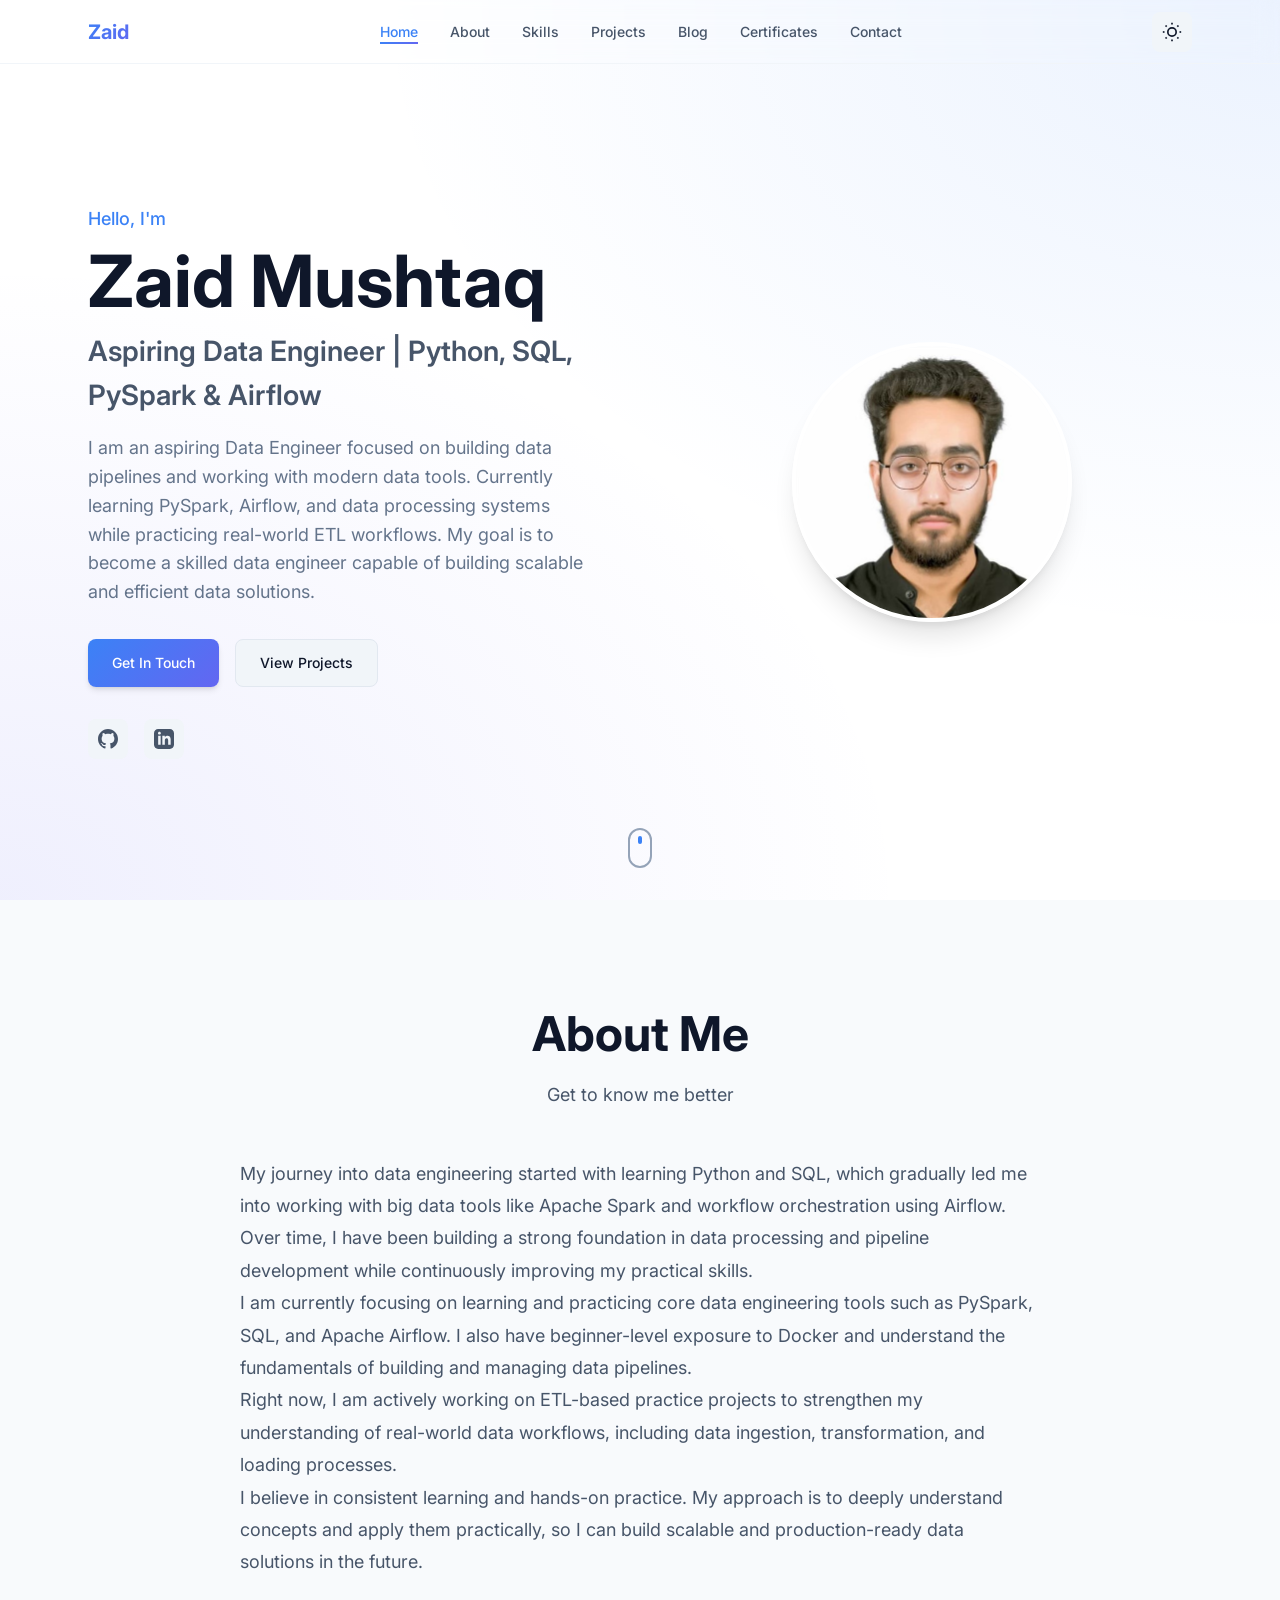
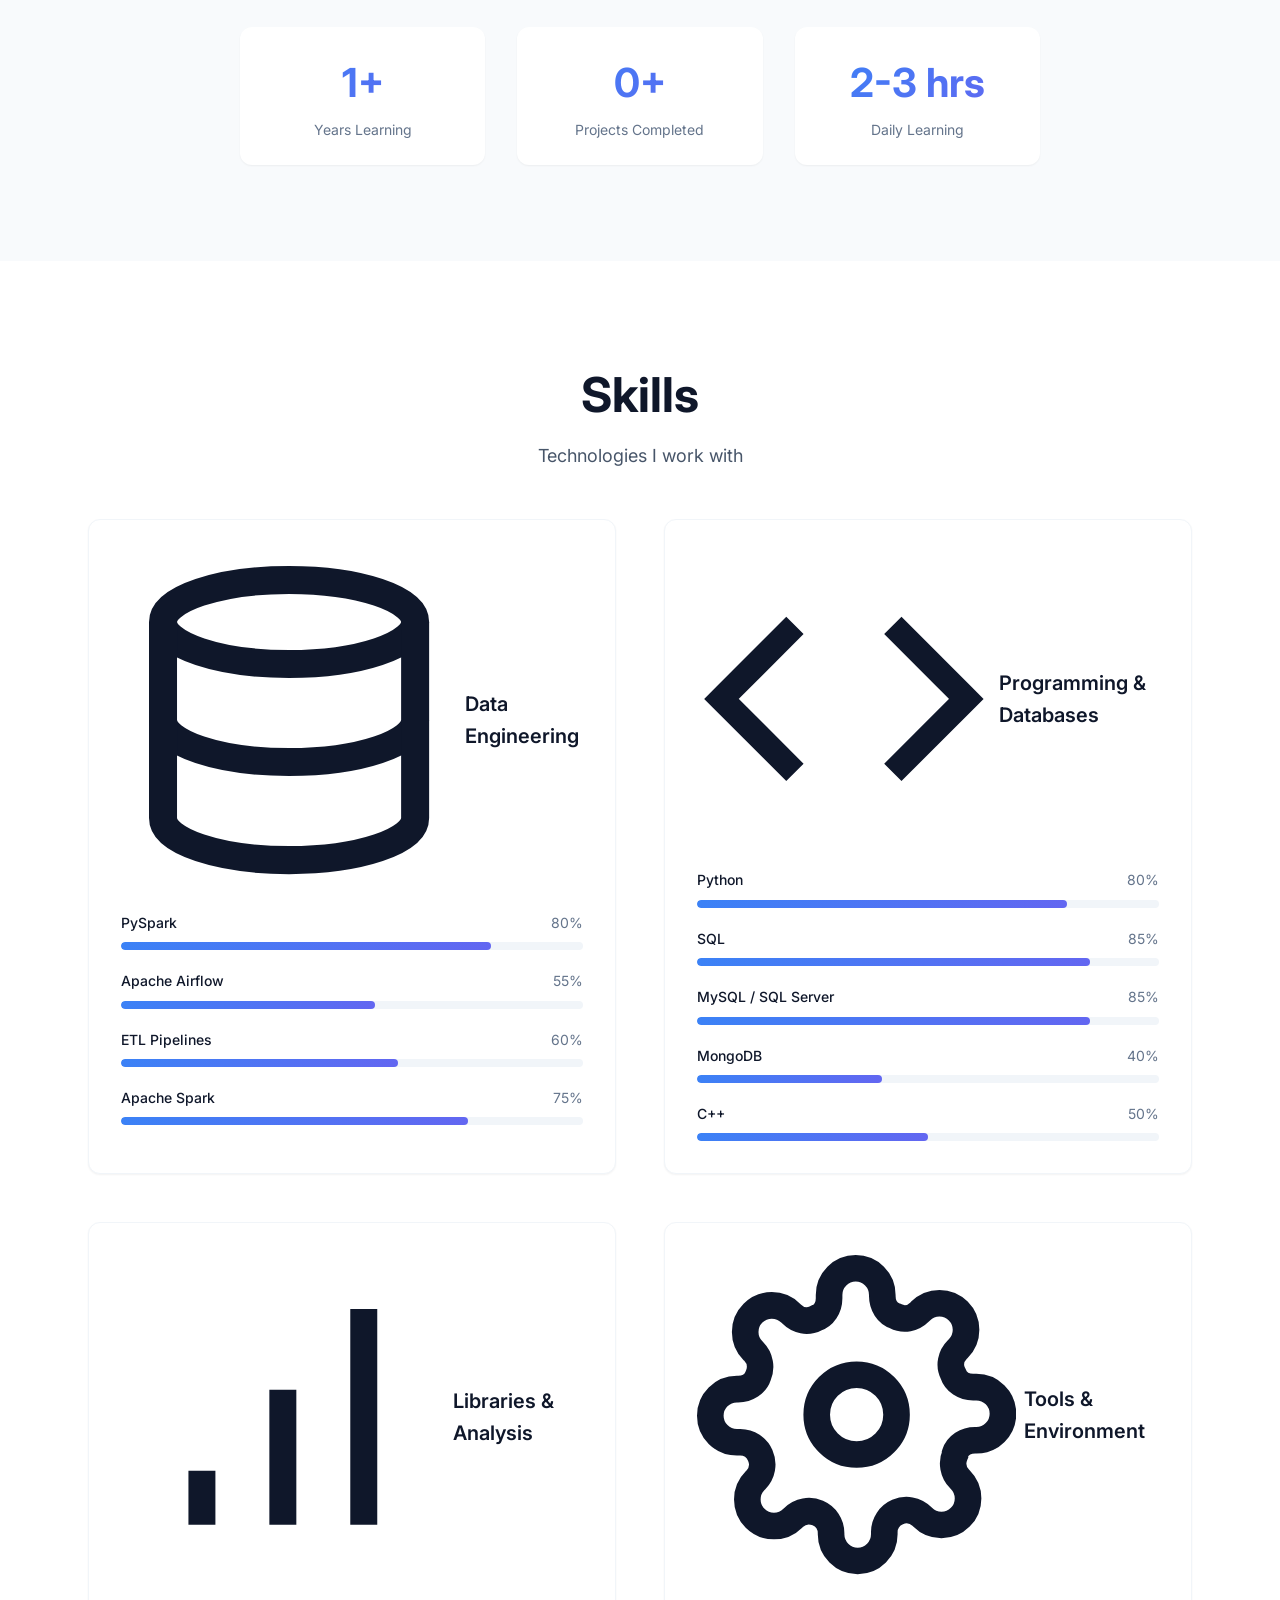
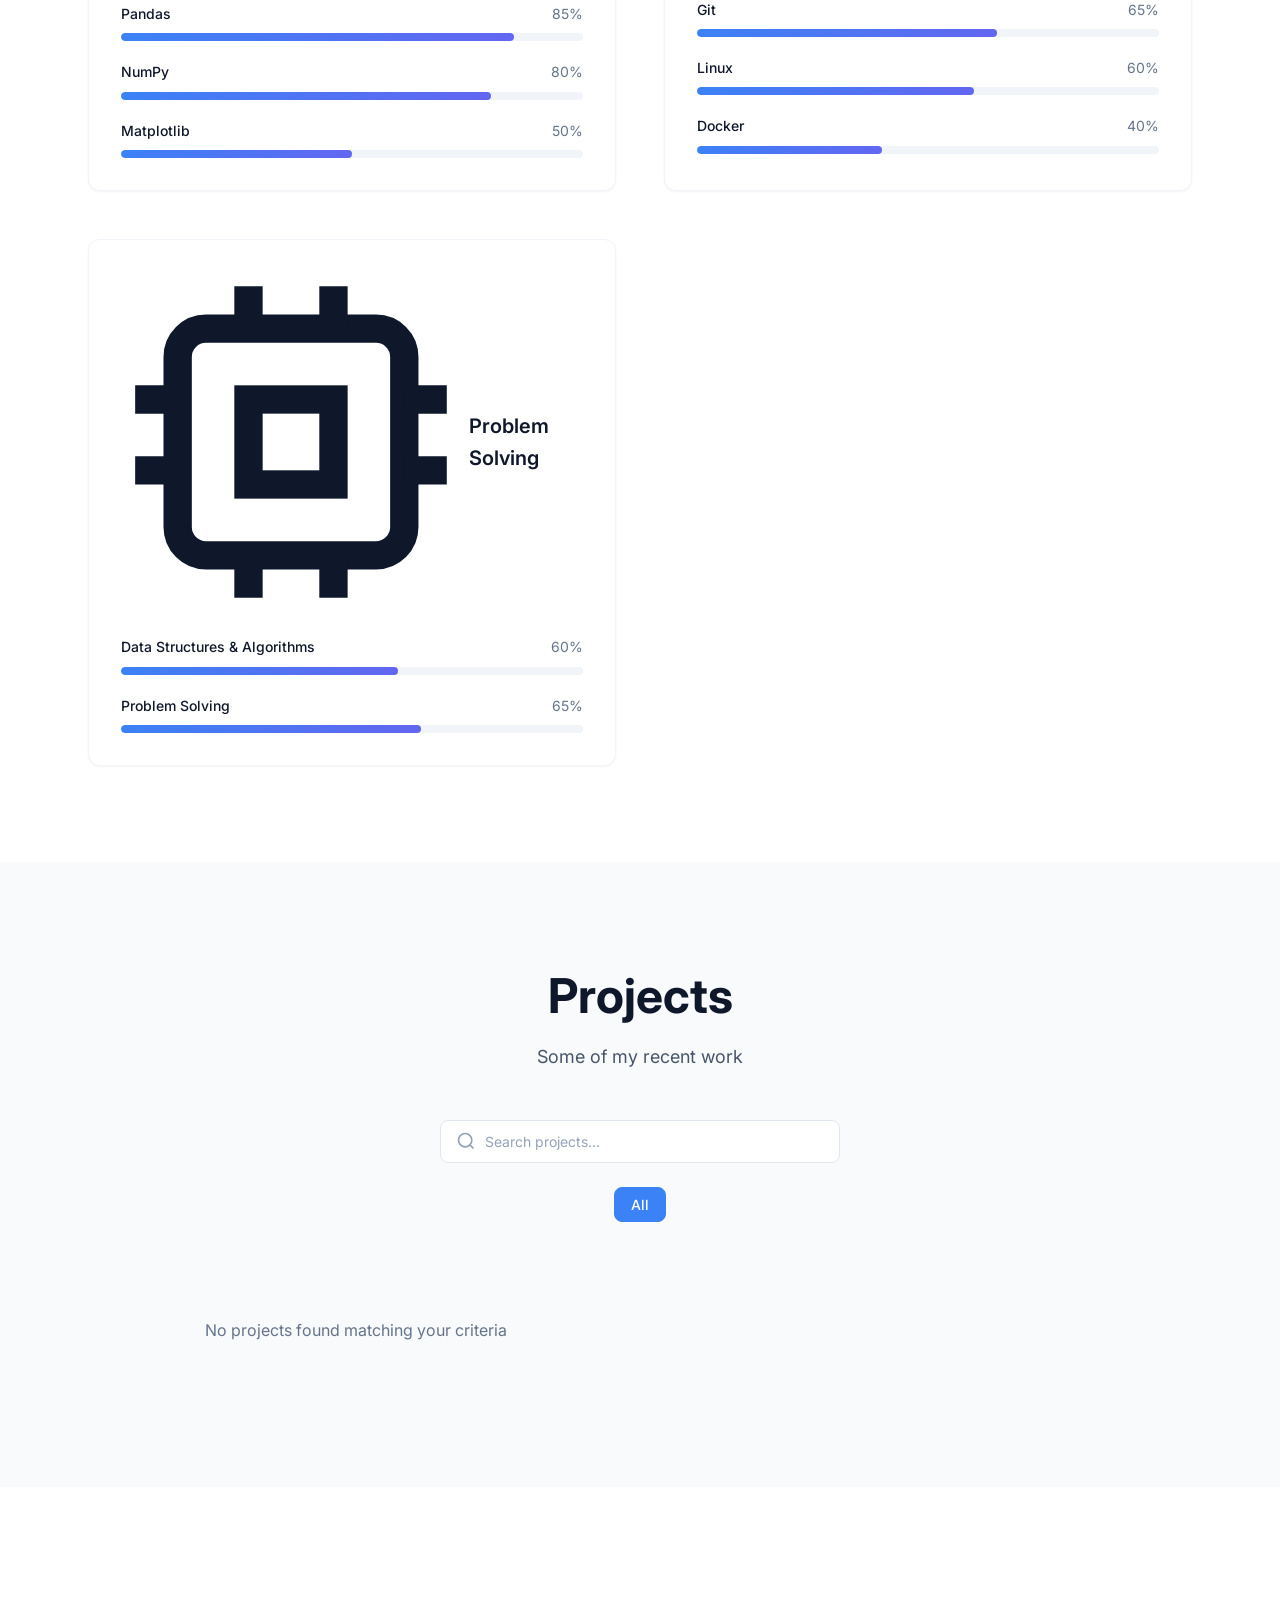
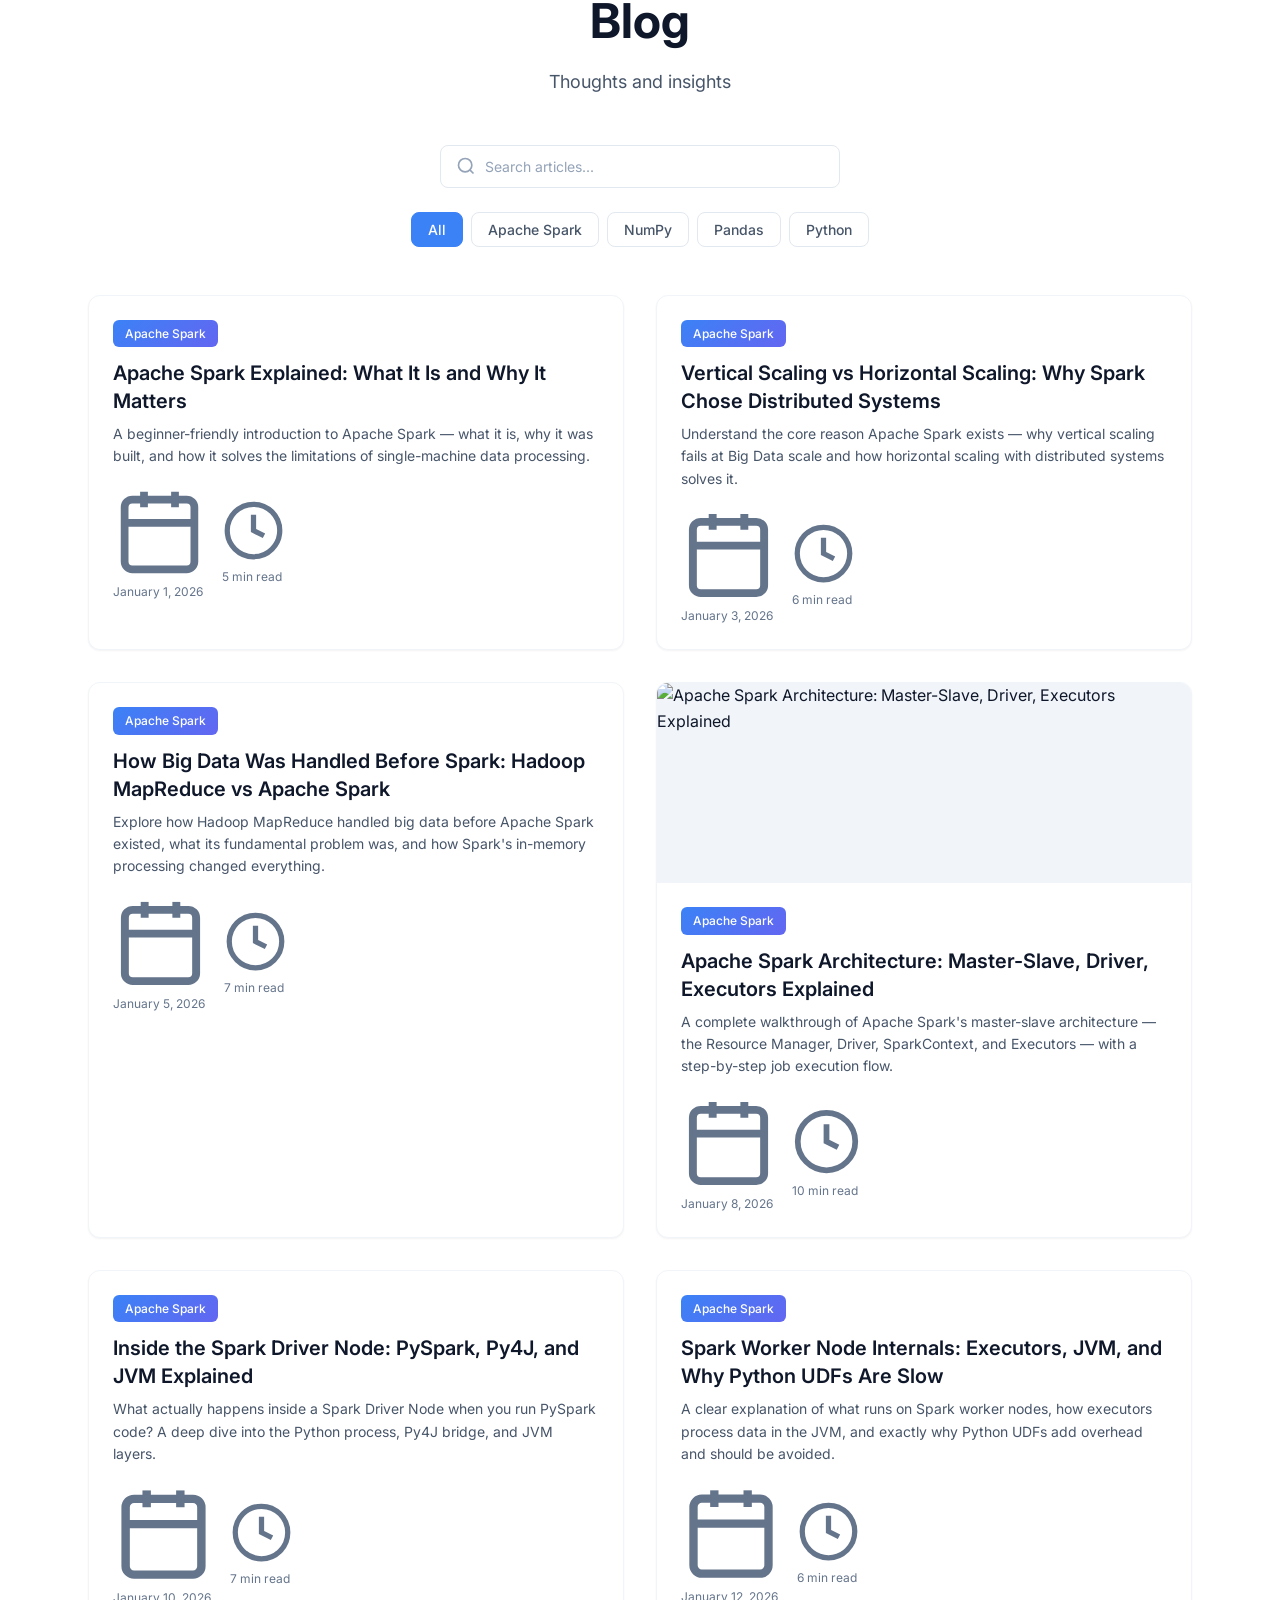
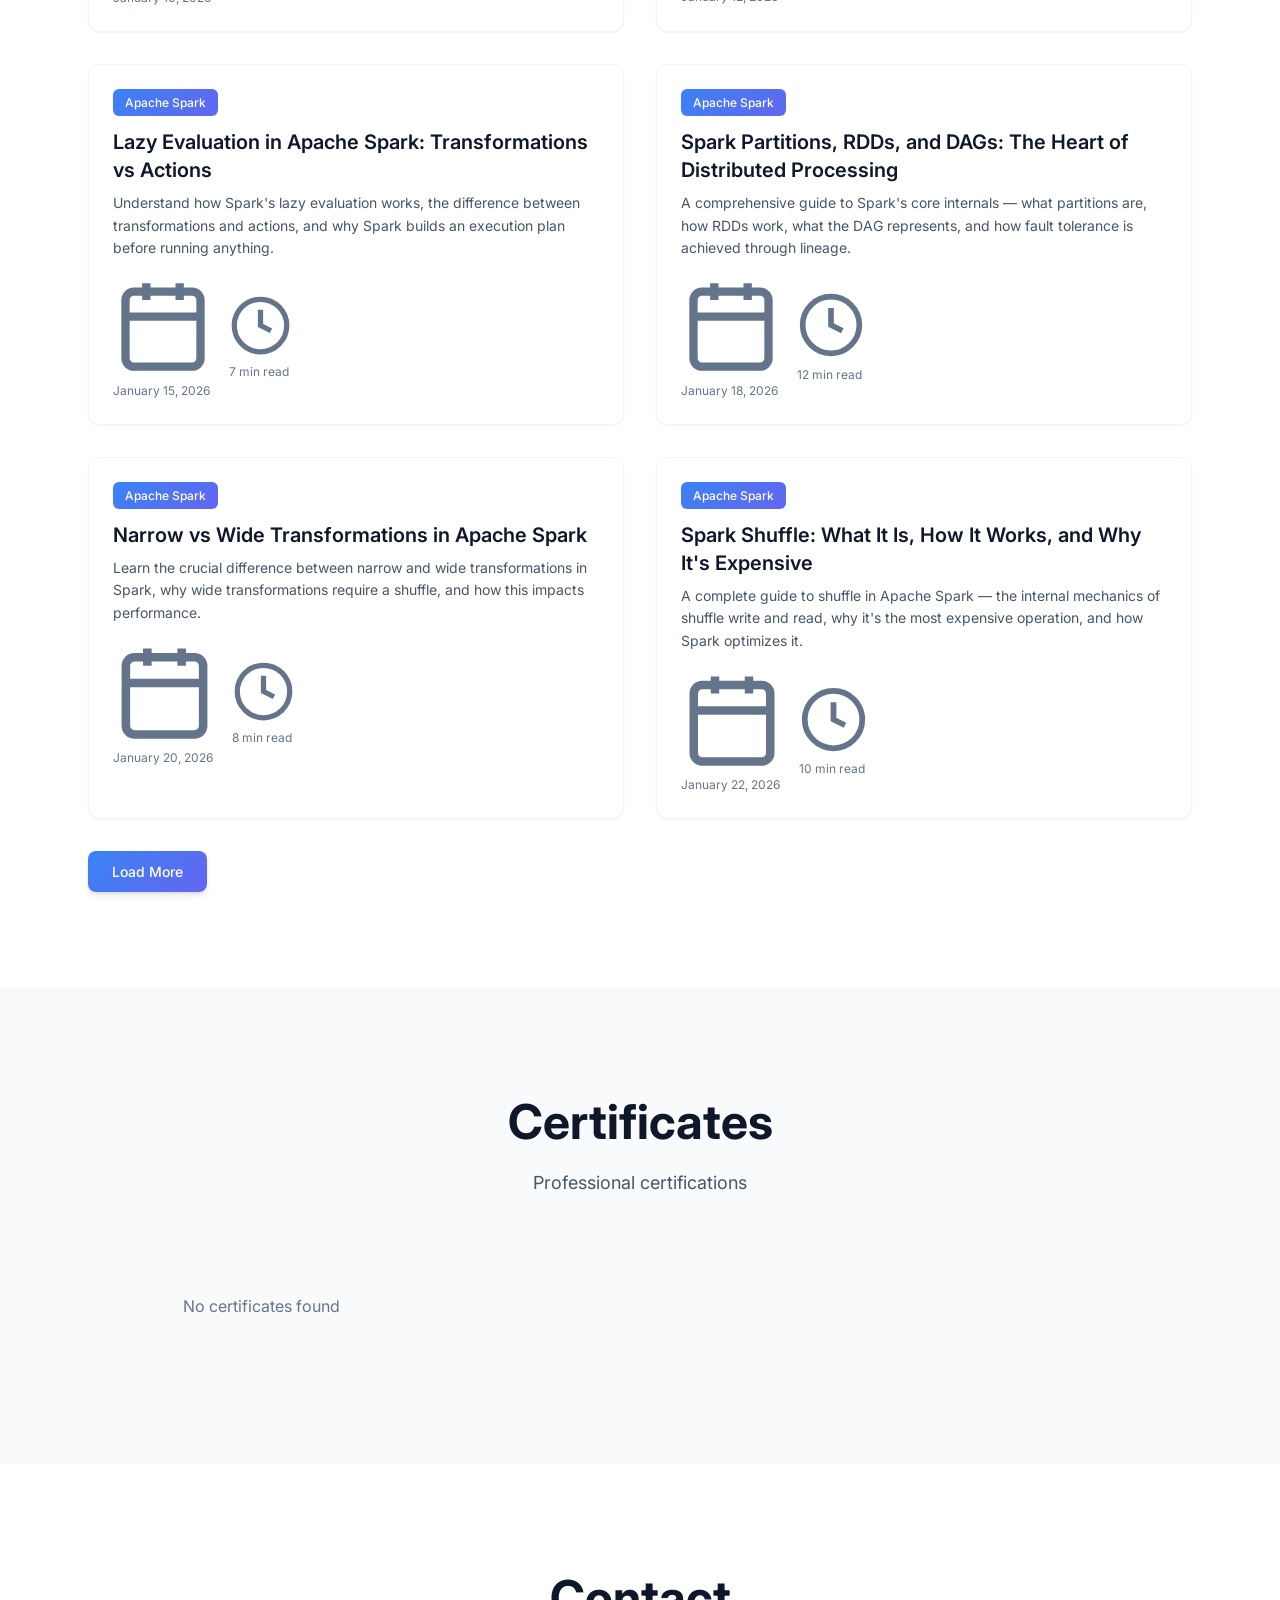
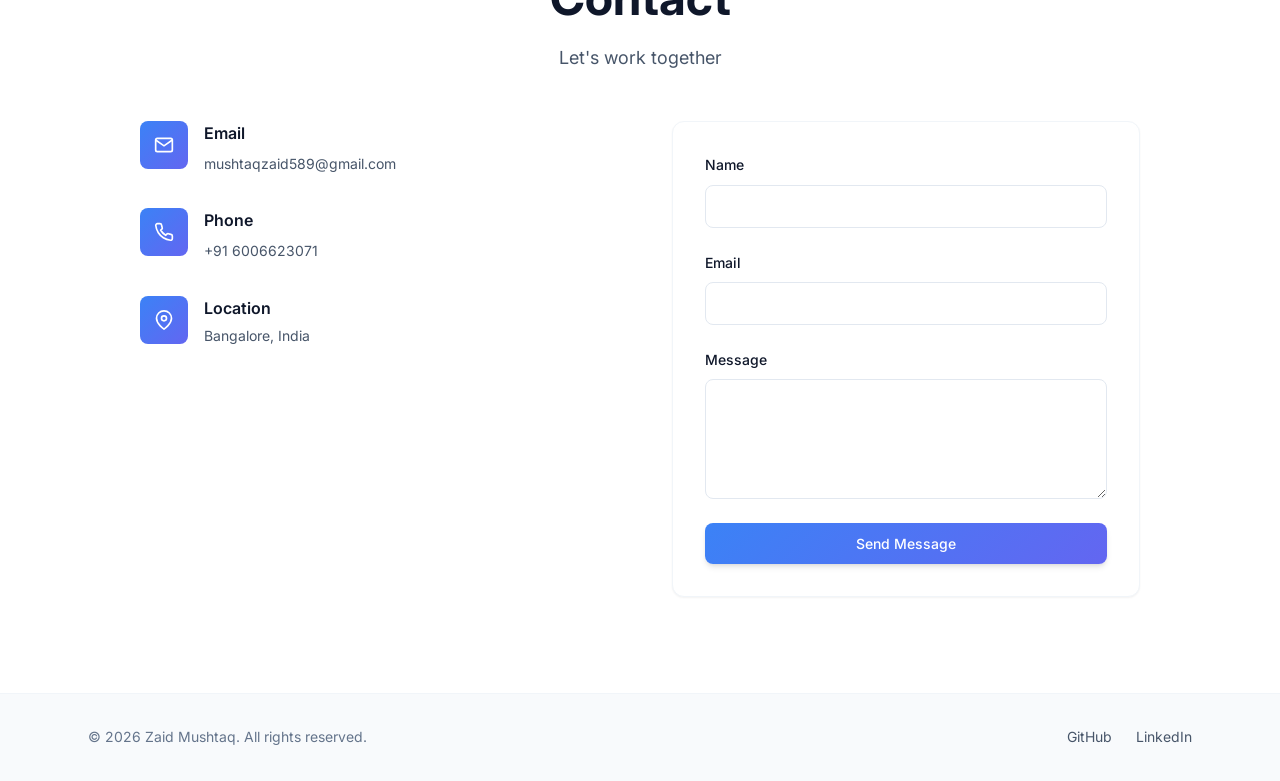
==== index.html @ ca77c3f5 "Initial portfolio commit" ====
<!DOCTYPE html>
<html lang="en">

<head>
    <meta charset="UTF-8">
    <meta name="viewport" content="width=device-width, initial-scale=1.0">
    <title>Portfolio</title>
    <link rel="stylesheet" href="css/main.css">
    <link rel="stylesheet" href="css/responsive.css">
    <link rel="preconnect" href="https://fonts.googleapis.com">
    <link rel="preconnect" href="https://fonts.gstatic.com" crossorigin>
    <link href="https://fonts.googleapis.com/css2?family=Inter:wght@300;400;500;600;700&display=swap" rel="stylesheet">
    <script>
    if (localStorage.getItem('theme') === 'dark') {
        document.documentElement.classList.add('dark');
    }
</script>
</head>

<body>
    <!-- Navigation -->
    <nav class="navbar" id="navbar">
        <div class="nav-container">
            <a href="#" class="nav-logo" id="nav-logo">Portfolio</a>
            <button class="nav-toggle" id="nav-toggle" aria-label="Toggle navigation">
                <span class="hamburger"></span>
            </button>
            <ul class="nav-menu" id="nav-menu">
                <li><a href="#hero" class="nav-link active">Home</a></li>
                <li><a href="#about" class="nav-link">About</a></li>
                <li><a href="#skills" class="nav-link">Skills</a></li>
                <li><a href="#projects" class="nav-link">Projects</a></li>
                <li><a href="#blogs" class="nav-link">Blog</a></li>
                <li><a href="#certificates" class="nav-link">Certificates</a></li>
                <li><a href="#contact" class="nav-link">Contact</a></li>
            </ul>
            <button class="theme-toggle" id="theme-toggle" aria-label="Toggle dark mode">
                <svg class="sun-icon" viewBox="0 0 24 24" fill="none" stroke="currentColor" stroke-width="2">
                    <circle cx="12" cy="12" r="5"></circle>
                    <line x1="12" y1="1" x2="12" y2="3"></line>
                    <line x1="12" y1="21" x2="12" y2="23"></line>
                    <line x1="4.22" y1="4.22" x2="5.64" y2="5.64"></line>
                    <line x1="18.36" y1="18.36" x2="19.78" y2="19.78"></line>
                    <line x1="1" y1="12" x2="3" y2="12"></line>
                    <line x1="21" y1="12" x2="23" y2="12"></line>
                    <line x1="4.22" y1="19.78" x2="5.64" y2="18.36"></line>
                    <line x1="18.36" y1="5.64" x2="19.78" y2="4.22"></line>
                </svg>
                <svg class="moon-icon" viewBox="0 0 24 24" fill="none" stroke="currentColor" stroke-width="2">
                    <path d="M21 12.79A9 9 0 1 1 11.21 3 7 7 0 0 0 21 12.79z"></path>
                </svg>
            </button>
        </div>
    </nav>

    <!-- Hero Section -->
    <section id="hero" class="hero">
        <div class="container">
            <div class="hero-content">
                <div class="hero-text">
                    <p class="hero-greeting">Hello, I'm</p>
                    <h1 class="hero-name" id="hero-name">Loading...</h1>
                    <p class="hero-title" id="hero-title">Loading...</p>
                    <p class="hero-description" id="hero-description">Loading...</p>
                    <div class="hero-buttons">
                        <a href="#contact" class="btn btn-primary">Get In Touch</a>
                        <a href="#projects" class="btn btn-secondary">View Projects</a>
                    </div>
                    <div class="hero-social" id="hero-social">
                        <!-- Social links loaded dynamically -->
                    </div>
                </div>
                <div class="hero-image" id="hero-image-container">
                    <!-- Profile image loaded dynamically -->
                </div>
            </div>
        </div>
        <div class="hero-scroll">
            <a href="#about" class="scroll-indicator">
                <span></span>
            </a>
        </div>
    </section>

    <!-- About Section -->
    <section id="about" class="about">
        <div class="container">
            <div class="section-header">
                <h2 class="section-title">About Me</h2>
                <p class="section-subtitle">Get to know me better</p>
            </div>
            <div class="about-content" id="about-content">
                <!-- About content loaded dynamically -->
            </div>
        </div>
    </section>

    <!-- Skills Section -->
    <section id="skills" class="skills">
        <div class="container">
            <div class="section-header">
                <h2 class="section-title">Skills</h2>
                <p class="section-subtitle">Technologies I work with</p>
            </div>
            <div class="skills-content" id="skills-content">
                <!-- Skills loaded dynamically -->
            </div>
        </div>
    </section>

    <!-- Projects Section -->
    <section id="projects" class="projects">
        <div class="container">
            <div class="section-header">
                <h2 class="section-title">Projects</h2>
                <p class="section-subtitle">Some of my recent work</p>
            </div>
            <div class="projects-filter">
                <div class="search-box">
                    <input type="text" id="project-search" placeholder="Search projects..." class="search-input">
                    <svg class="search-icon" viewBox="0 0 24 24" fill="none" stroke="currentColor" stroke-width="2">
                        <circle cx="11" cy="11" r="8"></circle>
                        <path d="m21 21-4.35-4.35"></path>
                    </svg>
                </div>
                <div class="filter-tags" id="project-tags">
                    <!-- Filter tags loaded dynamically -->
                </div>
            </div>
            <div class="projects-grid" id="projects-grid">
                <!-- Projects loaded dynamically -->
            </div>
        </div>
    </section>

    <!-- Blog Section -->
    <section id="blogs" class="blogs">
        <div class="container">
            <div class="section-header">
                <h2 class="section-title">Blog</h2>
                <p class="section-subtitle">Thoughts and insights</p>
            </div>

            <div class="blogs-filter">
                <div class="search-box">
                    <input type="text" id="blog-search" placeholder="Search articles..." class="search-input">
                    <svg class="search-icon" viewBox="0 0 24 24" fill="none" stroke="currentColor" stroke-width="2">
                        <circle cx="11" cy="11" r="8"></circle>
                        <path d="m21 21-4.35-4.35"></path>
                    </svg>
                </div>

                <div class="filter-categories" id="blog-categories">
                    <!-- Category filters -->
                </div>
            </div>

            <div class="blogs-grid" id="blogs-grid">
                <!-- Blog cards -->
            </div>

            <!-- ✅ ADD THIS -->
            <div class="load-more-container">
                <button id="load-more" class="btn btn-primary">Load More</button>
            </div>

        </div>
    </section>


    <!-- Certificates Section -->
    <section id="certificates" class="certificates">
        <div class="container">
            <div class="section-header">
                <h2 class="section-title">Certificates</h2>
                <p class="section-subtitle">Professional certifications</p>
            </div>
            <div class="certificates-grid" id="certificates-grid">
                <!-- Certificates loaded dynamically -->
            </div>
        </div>
    </section>

    <!-- Contact Section -->
    <section id="contact" class="contact">
        <div class="container">
            <div class="section-header">
                <h2 class="section-title">Contact</h2>
                <p class="section-subtitle">Let's work together</p>
            </div>
            <div class="contact-content">
                <div class="contact-info" id="contact-info">
                    <!-- Contact info loaded dynamically -->
                </div>
                <div class="contact-form-container">
                    <form class="contact-form" id="contact-form">
                        <div class="form-group">
                            <label for="name">Name</label>
                            <input type="text" id="form-name" name="name" required>
                        </div>
                        <div class="form-group">
                            <label for="email">Email</label>
                            <input type="email" id="form-email" name="email" required>
                        </div>
                        <div class="form-group">
                            <label for="message">Message</label>
                            <textarea id="form-message" name="message" rows="5" required></textarea>
                        </div>
                        <button type="submit" class="btn btn-primary btn-full">Send Message</button>
                    </form>
                </div>
            </div>
        </div>
    </section>

    <!-- Footer -->
    <footer class="footer">
        <div class="container">
            <div class="footer-content">
                <p class="footer-text">© <span id="footer-year"></span> <span id="footer-name">Portfolio</span>. All
                    rights reserved.</p>
                <div class="footer-links" id="footer-links">
                    <!-- Footer links loaded dynamically -->
                </div>
            </div>
        </div>
    </footer>

    <!-- Back to Top Button -->
    <button class="back-to-top" id="back-to-top" aria-label="Back to top">
        <svg viewBox="0 0 24 24" fill="none" stroke="currentColor" stroke-width="2">
            <path d="M18 15l-6-6-6 6"></path>
        </svg>
    </button>

    <!-- Scripts -->
    <script src="js/utils.js"></script>
    <script src="js/dataLoader.js"></script>
    <script src="js/renderer.js"></script>
    <script src="js/navigation.js"></script>
    <script src="js/hero.js"></script>
    <script src="js/about.js"></script>
    <script src="js/skills.js"></script>
    <script src="js/projects.js"></script>
    <script src="js/blogs.js"></script>
    <script src="js/certificates.js"></script>
    <script src="js/contact.js"></script>
    <script src="js/main.js"></script>
</body>

</html>
---- css/main.css ----
/* ============================================
   CSS Variables & Theme Configuration
   ============================================ */

:root {
    /* Light Theme Colors */
    --bg-primary: #ffffff;
    --bg-secondary: #f8fafc;
    --bg-tertiary: #f1f5f9;
    --bg-card: #ffffff;
    
    --text-primary: #0f172a;
    --text-secondary: #475569;
    --text-tertiary: #94a3b8;
    --text-muted: #64748b;
    
    --border-color: #e2e8f0;
    --border-light: #f1f5f9;
    
    --accent-primary: #3b82f6;
    --accent-secondary: #6366f1;
    --accent-gradient: linear-gradient(135deg, #3b82f6 0%, #6366f1 100%);
    
    --shadow-sm: 0 1px 2px 0 rgb(0 0 0 / 0.05);
    --shadow-md: 0 4px 6px -1px rgb(0 0 0 / 0.1), 0 2px 4px -2px rgb(0 0 0 / 0.1);
    --shadow-lg: 0 10px 15px -3px rgb(0 0 0 / 0.1), 0 4px 6px -4px rgb(0 0 0 / 0.1);
    --shadow-xl: 0 20px 25px -5px rgb(0 0 0 / 0.1), 0 8px 10px -6px rgb(0 0 0 / 0.1);
    
    --radius-sm: 0.375rem;
    --radius-md: 0.5rem;
    --radius-lg: 0.75rem;
    --radius-xl: 1rem;
    
    --transition-fast: 150ms ease;
    --transition-base: 250ms ease;
    --transition-slow: 350ms ease;
    
    --navbar-height: 4rem;
    --container-max: 1200px;
    --container-padding: 1.5rem;
}

/* Dark Theme */
[data-theme="dark"] {
    --bg-primary: #0f172a;
    --bg-secondary: #1e293b;
    --bg-tertiary: #334155;
    --bg-card: #1e293b;
    
    --text-primary: #f8fafc;
    --text-secondary: #cbd5e1;
    --text-tertiary: #94a3b8;
    --text-muted: #64748b;
    
    --border-color: #334155;
    --border-light: #1e293b;
    
    --accent-primary: #60a5fa;
    --accent-secondary: #818cf8;
    --accent-gradient: linear-gradient(135deg, #60a5fa 0%, #818cf8 100%);
    
    --shadow-sm: 0 1px 2px 0 rgb(0 0 0 / 0.3);
    --shadow-md: 0 4px 6px -1px rgb(0 0 0 / 0.4), 0 2px 4px -2px rgb(0 0 0 / 0.4);
    --shadow-lg: 0 10px 15px -3px rgb(0 0 0 / 0.4), 0 4px 6px -4px rgb(0 0 0 / 0.4);
    --shadow-xl: 0 20px 25px -5px rgb(0 0 0 / 0.4), 0 8px 10px -6px rgb(0 0 0 / 0.4);
}

/* ============================================
   Reset & Base Styles
   ============================================ */

*, *::before, *::after {
    box-sizing: border-box;
    margin: 0;
    padding: 0;
}

html {
    scroll-behavior: smooth;
    font-size: 16px;
}

body {
    font-family: 'Inter', -apple-system, BlinkMacSystemFont, 'Segoe UI', Roboto, sans-serif;
    background-color: var(--bg-primary);
    color: var(--text-primary);
    line-height: 1.6;
    transition: background-color var(--transition-base), color var(--transition-base);
    min-height: 100vh;
}

a {
    color: inherit;
    text-decoration: none;
}

img {
    max-width: 100%;
    height: auto;
    display: block;
}

button {
    font-family: inherit;
    cursor: pointer;
    border: none;
    background: none;
}

input, textarea {
    font-family: inherit;
}

/* ============================================
   Utility Classes
   ============================================ */

.container {
    max-width: var(--container-max);
    margin: 0 auto;
    padding: 0 var(--container-padding);
}

.section-header {
    text-align: center;
    margin-bottom: 3rem;
}

.section-title {
    font-size: 2.25rem;
    font-weight: 700;
    color: var(--text-primary);
    margin-bottom: 0.5rem;
}

.section-subtitle {
    font-size: 1.125rem;
    color: var(--text-secondary);
}

/* Buttons */
.btn {
    display: inline-flex;
    align-items: center;
    justify-content: center;
    gap: 0.5rem;
    padding: 0.75rem 1.5rem;
    font-size: 0.875rem;
    font-weight: 500;
    border-radius: var(--radius-md);
    transition: all var(--transition-base);
    cursor: pointer;
}

.btn svg {
    width: 1rem;
    height: 1rem;
}

.btn-primary {
    background: var(--accent-gradient);
    color: white;
    box-shadow: var(--shadow-md);
}

.btn-primary:hover {
    transform: translateY(-2px);
    box-shadow: var(--shadow-lg);
}

.btn-secondary {
    background: var(--bg-tertiary);
    color: var(--text-primary);
    border: 1px solid var(--border-color);
}

.btn-secondary:hover {
    background: var(--border-color);
}

.btn-full {
    width: 100%;
}

/* ============================================
   Navigation
   ============================================ */

.navbar {
    position: fixed;
    top: 0;
    left: 0;
    right: 0;
    height: var(--navbar-height);
    background: rgba(var(--bg-primary), 0.8);
    backdrop-filter: blur(12px);
    -webkit-backdrop-filter: blur(12px);
    border-bottom: 1px solid var(--border-light);
    z-index: 1000;
    transition: all var(--transition-base);
}

.navbar.scrolled {
    box-shadow: var(--shadow-md);
}

.nav-container {
    max-width: var(--container-max);
    margin: 0 auto;
    padding: 0 var(--container-padding);
    height: 100%;
    display: flex;
    align-items: center;
    justify-content: space-between;
}

.nav-logo {
    font-size: 1.25rem;
    font-weight: 700;
    background: var(--accent-gradient);
    -webkit-background-clip: text;
    -webkit-text-fill-color: transparent;
    background-clip: text;
}

.nav-menu {
    display: flex;
    list-style: none;
    gap: 2rem;
}

.nav-link {
    font-size: 0.875rem;
    font-weight: 500;
    color: var(--text-secondary);
    transition: color var(--transition-fast);
    position: relative;
}

.nav-link:hover,
.nav-link.active {
    color: var(--accent-primary);
}

.nav-link::after {
    content: '';
    position: absolute;
    bottom: -4px;
    left: 0;
    width: 0;
    height: 2px;
    background: var(--accent-gradient);
    transition: width var(--transition-base);
}

.nav-link.active::after,
.nav-link:hover::after {
    width: 100%;
}

.nav-toggle {
    display: none;
    flex-direction: column;
    gap: 4px;
    padding: 0.5rem;
}

.hamburger {
    display: block;
    width: 24px;
    height: 2px;
    background: var(--text-primary);
    position: relative;
    transition: all var(--transition-base);
}

.hamburger::before,
.hamburger::after {
    content: '';
    position: absolute;
    width: 24px;
    height: 2px;
    background: var(--text-primary);
    transition: all var(--transition-base);
}

.hamburger::before {
    top: -7px;
}

.hamburger::after {
    top: 7px;
}

.nav-toggle.active .hamburger {
    background: transparent;
}

.nav-toggle.active .hamburger::before {
    top: 0;
    transform: rotate(45deg);
}

.nav-toggle.active .hamburger::after {
    top: 0;
    transform: rotate(-45deg);
}

.theme-toggle {
    display: flex;
    align-items: center;
    justify-content: center;
    width: 2.5rem;
    height: 2.5rem;
    border-radius: var(--radius-md);
    background: var(--bg-tertiary);
    color: var(--text-primary);
    transition: all var(--transition-base);
}

.theme-toggle:hover {
    background: var(--border-color);
}

.theme-toggle svg {
    width: 1.25rem;
    height: 1.25rem;
}

.sun-icon {
    display: block;
}

.moon-icon {
    display: none;
}

[data-theme="dark"] .sun-icon {
    display: none;
}

[data-theme="dark"] .moon-icon {
    display: block;
}

/* ============================================
   Hero Section
   ============================================ */

.hero {
    min-height: 100vh;
    display: flex;
    flex-direction: column;
    justify-content: center;
    align-items: center;
    padding-top: var(--navbar-height);
    background: var(--bg-primary);
    position: relative;
    overflow: hidden;
}

.hero::before {
    content: '';
    position: absolute;
    top: 0;
    left: 0;
    right: 0;
    bottom: 0;
    background: radial-gradient(ellipse at top right, rgba(59, 130, 246, 0.1) 0%, transparent 50%),
                radial-gradient(ellipse at bottom left, rgba(99, 102, 241, 0.1) 0%, transparent 50%);
    pointer-events: none;
}

.hero-content {
    display: grid;
    grid-template-columns: 1fr 1fr;
    gap: 4rem;
    align-items: center;
    position: relative;
    z-index: 1;
}

.hero-greeting {
    font-size: 1.125rem;
    color: var(--accent-primary);
    font-weight: 500;
    margin-bottom: 0.5rem;
}

.hero-name {
    font-size: 3.5rem;
    font-weight: 700;
    color: var(--text-primary);
    line-height: 1.1;
    margin-bottom: 0.5rem;
}

.hero-title {
    font-size: 1.5rem;
    font-weight: 600;
    color: var(--text-secondary);
    margin-bottom: 1rem;
}

.hero-description {
    font-size: 1.125rem;
    color: var(--text-muted);
    max-width: 500px;
    margin-bottom: 2rem;
}

.hero-buttons {
    display: flex;
    gap: 1rem;
    margin-bottom: 2rem;
}

.hero-social {
    display: flex;
    gap: 1rem;
}

.social-link {
    display: flex;
    align-items: center;
    justify-content: center;
    width: 2.5rem;
    height: 2.5rem;
    border-radius: var(--radius-md);
    background: var(--bg-tertiary);
    color: var(--text-secondary);
    transition: all var(--transition-base);
}

.social-link:hover {
    background: var(--accent-primary);
    color: white;
    transform: translateY(-2px);
}

.social-link svg {
    width: 1.25rem;
    height: 1.25rem;
}

.hero-image {
    display: flex;
    justify-content: center;
    align-items: center;
}

/* .profile-image {
    width: 320px;
    height: 320px;
    border-radius: 50%;
    object-fit: cover;
    border: 4px solid var(--bg-primary);
    box-shadow: var(--shadow-xl);
} */
.profile-image {
    width: 280px;
    height: 280px;
    border-radius: 50%;
    object-fit: cover;
    object-position: center top;
    border: 4px solid var(--bg-primary);
    box-shadow: var(--shadow-xl);
}
.hero-scroll {
    position: absolute;
    bottom: 2rem;
    left: 50%;
    transform: translateX(-50%);
}

.scroll-indicator {
    display: block;
    width: 24px;
    height: 40px;
    border: 2px solid var(--text-tertiary);
    border-radius: 12px;
    position: relative;
}

.scroll-indicator span {
    position: absolute;
    top: 6px;
    left: 50%;
    transform: translateX(-50%);
    width: 4px;
    height: 8px;
    background: var(--accent-primary);
    border-radius: 2px;
    animation: scroll-bounce 2s infinite;
}

@keyframes scroll-bounce {
    0%, 100% { transform: translateX(-50%) translateY(0); opacity: 1; }
    50% { transform: translateX(-50%) translateY(8px); opacity: 0.5; }
}

/* ============================================
   About Section
   ============================================ */

.about {
    padding: 6rem 0;
    background: var(--bg-secondary);
}

.about-content {
    max-width: 800px;
    margin: 0 auto;
}

.about-text {
    font-size: 1.125rem;
    color: var(--text-secondary);
    line-height: 1.8;
}

.about-text p {
    margin-bottom: 1.5rem;
}

.about-highlights {
    display: grid;
    grid-template-columns: repeat(3, 1fr);
    gap: 2rem;
    margin-top: 3rem;
}

.highlight-item {
    text-align: center;
    padding: 1.5rem;
    background: var(--bg-card);
    border-radius: var(--radius-lg);
    box-shadow: var(--shadow-sm);
}

.highlight-number {
    font-size: 2.5rem;
    font-weight: 700;
    background: var(--accent-gradient);
    -webkit-background-clip: text;
    -webkit-text-fill-color: transparent;
    background-clip: text;
}

.highlight-label {
    font-size: 0.875rem;
    color: var(--text-muted);
    margin-top: 0.25rem;
}

/* ============================================
   Skills Section
   ============================================ */

.skills {
    padding: 6rem 0;
    background: var(--bg-primary);
}

.skills-content {
    display: grid;
    grid-template-columns: repeat(2, 1fr);
    gap: 3rem;
}

.skill-category {
    background: var(--bg-card);
    padding: 2rem;
    border-radius: var(--radius-lg);
    box-shadow: var(--shadow-sm);
    border: 1px solid var(--border-light);
}

.skill-category-title {
    font-size: 1.25rem;
    font-weight: 600;
    color: var(--text-primary);
    margin-bottom: 1.5rem;
    display: flex;
    align-items: center;
    gap: 0.5rem;
}

.skill-list {
    display: flex;
    flex-direction: column;
    gap: 1.25rem;
}

.skill-item {
    display: flex;
    flex-direction: column;
    gap: 0.5rem;
}

.skill-header {
    display: flex;
    justify-content: space-between;
    align-items: center;
}

.skill-name {
    font-size: 0.875rem;
    font-weight: 500;
    color: var(--text-primary);
}

.skill-percentage {
    font-size: 0.875rem;
    color: var(--text-muted);
}

.skill-bar {
    height: 8px;
    background: var(--bg-tertiary);
    border-radius: var(--radius-sm);
    overflow: hidden;
}

.skill-progress {
    height: 100%;
    background: var(--accent-gradient);
    border-radius: var(--radius-sm);
    width: 0;
    transition: width 1s ease-out;
}

/* ============================================
   Projects Section
   ============================================ */

.projects {
    padding: 6rem 0;
    background: var(--bg-secondary);
}

.projects-filter {
    margin-bottom: 3rem;
}

.search-box {
    position: relative;
    max-width: 400px;
    margin: 0 auto 1.5rem;
}

.search-input {
    width: 100%;
    padding: 0.75rem 1rem 0.75rem 2.75rem;
    font-size: 0.875rem;
    background: var(--bg-card);
    border: 1px solid var(--border-color);
    border-radius: var(--radius-md);
    color: var(--text-primary);
    transition: all var(--transition-base);
}

.search-input:focus {
    outline: none;
    border-color: var(--accent-primary);
    box-shadow: 0 0 0 3px rgba(59, 130, 246, 0.1);
}

.search-input::placeholder {
    color: var(--text-tertiary);
}

.search-icon {
    position: absolute;
    left: 1rem;
    top: 50%;
    transform: translateY(-50%);
    width: 1.25rem;
    height: 1.25rem;
    color: var(--text-tertiary);
    pointer-events: none;
}

.filter-tags {
    display: flex;
    flex-wrap: wrap;
    justify-content: center;
    gap: 0.5rem;
}

.filter-tag {
    padding: 0.5rem 1rem;
    font-size: 0.875rem;
    font-weight: 500;
    background: var(--bg-card);
    border: 1px solid var(--border-color);
    border-radius: var(--radius-md);
    color: var(--text-secondary);
    cursor: pointer;
    transition: all var(--transition-base);
}

.filter-tag:hover {
    border-color: var(--accent-primary);
    color: var(--accent-primary);
}

.filter-tag.active {
    background: var(--accent-primary);
    border-color: var(--accent-primary);
    color: white;
}

.projects-grid {
    display: grid;
    grid-template-columns: repeat(auto-fill, minmax(350px, 1fr));
    gap: 2rem;
}

.project-card {
    background: var(--bg-card);
    border-radius: var(--radius-lg);
    overflow: hidden;
    box-shadow: var(--shadow-sm);
    border: 1px solid var(--border-light);
    transition: all var(--transition-base);
}

.project-card:hover {
    transform: translateY(-4px);
    box-shadow: var(--shadow-lg);
}

.project-image {
    width: 100%;
    height: 200px;
    object-fit: cover;
    background: var(--bg-tertiary);
}

.project-content {
    padding: 1.5rem;
}

.project-title {
    font-size: 1.25rem;
    font-weight: 600;
    color: var(--text-primary);
    margin-bottom: 0.5rem;
}

.project-description {
    font-size: 0.875rem;
    color: var(--text-secondary);
    margin-bottom: 1rem;
    line-height: 1.6;
}

.project-tags {
    display: flex;
    flex-wrap: wrap;
    gap: 0.5rem;
    margin-bottom: 1rem;
}

.project-tag {
    padding: 0.25rem 0.75rem;
    font-size: 0.75rem;
    font-weight: 500;
    background: var(--bg-tertiary);
    color: var(--accent-primary);
    border-radius: var(--radius-sm);
}

.project-links {
    display: flex;
    gap: 1rem;
}

.project-link {
    display: inline-flex;
    align-items: center;
    gap: 0.25rem;
    font-size: 0.875rem;
    font-weight: 500;
    color: var(--accent-primary);
    transition: color var(--transition-fast);
}

.project-link:hover {
    color: var(--accent-secondary);
}

.project-link svg {
    width: 1rem;
    height: 1rem;
}

.no-results {
    text-align: center;
    padding: 3rem;
    color: var(--text-muted);
}

/* ============================================
   Blog Section
   ============================================ */

.blogs {
    padding: 6rem 0;
    background: var(--bg-primary);
}

.load-more-container {
    text-align: center;
    margin-top: 2rem;
}

.blogs-filter {
    margin-bottom: 3rem;
}

.filter-categories {
    display: flex;
    flex-wrap: wrap;
    justify-content: center;
    gap: 0.5rem;
}

.filter-category {
    padding: 0.5rem 1rem;
    font-size: 0.875rem;
    font-weight: 500;
    background: var(--bg-card);
    border: 1px solid var(--border-color);
    border-radius: var(--radius-md);
    color: var(--text-secondary);
    cursor: pointer;
    transition: all var(--transition-base);
}

.filter-category:hover {
    border-color: var(--accent-primary);
    color: var(--accent-primary);
}

.filter-category.active {
    background: var(--accent-primary);
    border-color: var(--accent-primary);
    color: white;
}

.blogs-grid {
    display: grid;
    grid-template-columns: repeat(auto-fill, minmax(350px, 1fr));
    gap: 2rem;
}

.blog-card {
    background: var(--bg-card);
    border-radius: var(--radius-lg);
    overflow: hidden;
    box-shadow: var(--shadow-sm);
    border: 1px solid var(--border-light);
    transition: all var(--transition-base);
    cursor: pointer;
}

.blog-card:hover {
    transform: translateY(-4px);
    box-shadow: var(--shadow-lg);
}

.blog-image {
    width: 100%;
    height: 200px;
    object-fit: cover;
    background: var(--bg-tertiary);
}

.blog-content {
    padding: 1.5rem;
}

.blog-category {
    display: inline-block;
    padding: 0.25rem 0.75rem;
    font-size: 0.75rem;
    font-weight: 500;
    background: var(--accent-gradient);
    color: white;
    border-radius: var(--radius-sm);
    margin-bottom: 0.75rem;
}

.blog-title {
    font-size: 1.25rem;
    font-weight: 600;
    color: var(--text-primary);
    margin-bottom: 0.5rem;
    line-height: 1.4;
}

.blog-description {
    font-size: 0.875rem;
    color: var(--text-secondary);
    line-height: 1.6;
    margin-bottom: 1rem;
}

.blog-meta {
    display: flex;
    align-items: center;
    gap: 1rem;
    font-size: 0.75rem;
    color: var(--text-muted);
}

/* Blog Post Page */
.blog-post-section {
    padding: calc(var(--navbar-height) + 4rem) 0 4rem;
    background: var(--bg-primary);
    min-height: 100vh;
}

.blog-post-header {
    max-width: 800px;
    margin: 0 auto 2rem;
    text-align: center;
}

.back-link {
    display: inline-flex;
    align-items: center;
    gap: 0.5rem;
    font-size: 0.875rem;
    color: var(--accent-primary);
    margin-bottom: 1.5rem;
    transition: color var(--transition-fast);
}

.back-link:hover {
    color: var(--accent-secondary);
}

.back-link svg {
    width: 1rem;
    height: 1rem;
}

.blog-post-category {
    display: inline-block;
    padding: 0.375rem 1rem;
    font-size: 0.875rem;
    font-weight: 500;
    background: var(--accent-gradient);
    color: white;
    border-radius: var(--radius-md);
    margin-bottom: 1rem;
}

.blog-post-title {
    font-size: 2.5rem;
    font-weight: 700;
    color: var(--text-primary);
    line-height: 1.2;
    margin-bottom: 1rem;
}

.blog-post-meta {
    display: flex;
    justify-content: center;
    align-items: center;
    gap: 1.5rem;
    font-size: 0.875rem;
    color: var(--text-muted);
}

.blog-post-image {
    max-width: 900px;
    margin: 0 auto 3rem;
    border-radius: var(--radius-lg);
    overflow: hidden;
    box-shadow: var(--shadow-lg);
}

.blog-post-image img {
    width: 100%;
    height: auto;
}

.blog-post-content {
    max-width: 800px;
    margin: 0 auto;
    font-size: 1.125rem;
    line-height: 1.8;
    color: var(--text-secondary);
}

.blog-post-content h2 {
    font-size: 1.75rem;
    font-weight: 600;
    color: var(--text-primary);
    margin: 2.5rem 0 1rem;
}

.blog-post-content h3 {
    font-size: 1.375rem;
    font-weight: 600;
    color: var(--text-primary);
    margin: 2rem 0 1rem;
}

.blog-post-content p {
    margin-bottom: 1.5rem;
}

.blog-post-content ul,
.blog-post-content ol {
    margin-bottom: 1.5rem;
    padding-left: 1.5rem;
}

.blog-post-content li {
    margin-bottom: 0.5rem;
}

.blog-post-content code {
    font-family: 'Fira Code', monospace;
    font-size: 0.9em;
    padding: 0.2rem 0.4rem;
    background: var(--bg-tertiary);
    border-radius: var(--radius-sm);
    color: var(--accent-primary);
}

.blog-post-content pre {
    background: var(--bg-secondary);
    padding: 1.5rem;
    border-radius: var(--radius-md);
    overflow-x: auto;
    margin-bottom: 1.5rem;
}

.blog-post-content pre code {
    background: none;
    padding: 0;
    color: var(--text-primary);
}

.blog-post-content blockquote {
    border-left: 4px solid var(--accent-primary);
    padding-left: 1.5rem;
    margin: 2rem 0;
    font-style: italic;
    color: var(--text-muted);
}

.blog-post-footer {
    max-width: 800px;
    margin: 3rem auto 0;
    padding-top: 2rem;
    border-top: 1px solid var(--border-color);
}

/* ============================================
   Certificates Section
   ============================================ */

.certificates {
    padding: 6rem 0;
    background: var(--bg-secondary);
}

.certificates-grid {
    display: grid;
    grid-template-columns: repeat(auto-fill, minmax(300px, 1fr));
    gap: 2rem;
}

.certificate-card {
    background: var(--bg-card);
    border-radius: var(--radius-lg);
    overflow: hidden;
    box-shadow: var(--shadow-sm);
    border: 1px solid var(--border-light);
    transition: all var(--transition-base);
}

.certificate-card:hover {
    transform: translateY(-4px);
    box-shadow: var(--shadow-lg);
}

.certificate-image {
    width: 100%;
    height: 200px;
    object-fit: cover;
    background: var(--bg-tertiary);
}

.certificate-content {
    padding: 1.5rem;
}

.certificate-title {
    font-size: 1.125rem;
    font-weight: 600;
    color: var(--text-primary);
    margin-bottom: 0.25rem;
}

.certificate-issuer {
    font-size: 0.875rem;
    color: var(--text-muted);
    margin-bottom: 1rem;
}

.certificate-link {
    display: inline-flex;
    align-items: center;
    gap: 0.25rem;
    font-size: 0.875rem;
    font-weight: 500;
    color: var(--accent-primary);
    transition: color var(--transition-fast);
}

.certificate-link:hover {
    color: var(--accent-secondary);
}

.certificate-link svg {
    width: 1rem;
    height: 1rem;
}

/* ============================================
   Contact Section
   ============================================ */

.contact {
    padding: 6rem 0;
    background: var(--bg-primary);
}

.contact-content {
    display: grid;
    grid-template-columns: 1fr 1fr;
    gap: 4rem;
    max-width: 1000px;
    margin: 0 auto;
}

.contact-info {
    display: flex;
    flex-direction: column;
    gap: 2rem;
}

.contact-item {
    display: flex;
    align-items: flex-start;
    gap: 1rem;
}

.contact-icon {
    display: flex;
    align-items: center;
    justify-content: center;
    width: 3rem;
    height: 3rem;
    background: var(--accent-gradient);
    border-radius: var(--radius-md);
    color: white;
    flex-shrink: 0;
}

.contact-icon svg {
    width: 1.25rem;
    height: 1.25rem;
}

.contact-details h4 {
    font-size: 1rem;
    font-weight: 600;
    color: var(--text-primary);
    margin-bottom: 0.25rem;
}

.contact-details p,
.contact-details a {
    font-size: 0.875rem;
    color: var(--text-secondary);
}

.contact-details a:hover {
    color: var(--accent-primary);
}

.resume-download {
    margin-top: 1rem;
}

.contact-form-container {
    background: var(--bg-card);
    padding: 2rem;
    border-radius: var(--radius-lg);
    box-shadow: var(--shadow-sm);
    border: 1px solid var(--border-light);
}

.contact-form {
    display: flex;
    flex-direction: column;
    gap: 1.5rem;
}

.form-group {
    display: flex;
    flex-direction: column;
    gap: 0.5rem;
}

.form-group label {
    font-size: 0.875rem;
    font-weight: 500;
    color: var(--text-primary);
}

.form-group input,
.form-group textarea {
    padding: 0.75rem 1rem;
    font-size: 0.875rem;
    background: var(--bg-primary);
    border: 1px solid var(--border-color);
    border-radius: var(--radius-md);
    color: var(--text-primary);
    transition: all var(--transition-base);
}

.form-group input:focus,
.form-group textarea:focus {
    outline: none;
    border-color: var(--accent-primary);
    box-shadow: 0 0 0 3px rgba(59, 130, 246, 0.1);
}

.form-group textarea {
    resize: vertical;
    min-height: 120px;
}

/* ============================================
   Footer
   ============================================ */

.footer {
    padding: 2rem 0;
    background: var(--bg-secondary);
    border-top: 1px solid var(--border-light);
}

.footer-content {
    display: flex;
    justify-content: space-between;
    align-items: center;
}

.footer-text {
    font-size: 0.875rem;
    color: var(--text-muted);
}

.footer-links {
    display: flex;
    gap: 1.5rem;
}

.footer-link {
    font-size: 0.875rem;
    color: var(--text-secondary);
    transition: color var(--transition-fast);
}

.footer-link:hover {
    color: var(--accent-primary);
}

/* ============================================
   Back to Top Button
   ============================================ */

.back-to-top {
    position: fixed;
    bottom: 2rem;
    right: 2rem;
    width: 3rem;
    height: 3rem;
    background: var(--accent-gradient);
    color: white;
    border-radius: 50%;
    display: flex;
    align-items: center;
    justify-content: center;
    opacity: 0;
    visibility: hidden;
    transform: translateY(20px);
    transition: all var(--transition-base);
    box-shadow: var(--shadow-lg);
    z-index: 999;
}

.back-to-top.visible {
    opacity: 1;
    visibility: visible;
    transform: translateY(0);
}

.back-to-top:hover {
    transform: translateY(-4px);
    box-shadow: var(--shadow-xl);
}

.back-to-top svg {
    width: 1.25rem;
    height: 1.25rem;
}

/* ============================================
   Loading States
   ============================================ */

.loading {
    display: flex;
    justify-content: center;
    align-items: center;
    padding: 3rem;
}

.spinner {
    width: 40px;
    height: 40px;
    border: 3px solid var(--border-color);
    border-top-color: var(--accent-primary);
    border-radius: 50%;
    animation: spin 1s linear infinite;
}

@keyframes spin {
    to { transform: rotate(360deg); }
}

/* Lazy loading placeholder */
.lazy-image {
    background: var(--bg-tertiary);
    animation: pulse 2s cubic-bezier(0.4, 0, 0.6, 1) infinite;
}

@keyframes pulse {
    0%, 100% { opacity: 1; }
    50% { opacity: 0.5; }
}

.lazy-image.loaded {
    animation: none;
}

/* ============================================
   Utility Classes
   ============================================ */

.hidden {
    display: none !important;
}

.fade-in {
    animation: fadeIn 0.5s ease-out;
}

@keyframes fadeIn {
    from { opacity: 0; transform: translateY(20px); }
    to { opacity: 1; transform: translateY(0); }
}

/* Scroll animations */
.reveal {
    opacity: 0;
    transform: translateY(30px);
    transition: all 0.6s ease-out;
}

.reveal.active {
    opacity: 1;
    transform: translateY(0);
}
---- css/responsive.css ----
/* ============================================
   Responsive Styles - Mobile First
   ============================================ */

/* Tablet (768px and up) */
@media (min-width: 768px) {
    :root {
        --container-padding: 2rem;
    }
    
    .section-title {
        font-size: 2.5rem;
    }
    
    .hero-name {
        font-size: 4rem;
    }
    
    .hero-title {
        font-size: 1.75rem;
    }
}

/* Desktop (1024px and up) */
@media (min-width: 1024px) {
    :root {
        --container-padding: 2.5rem;
    }
    
    .section-title {
        font-size: 3rem;
    }
    
    .hero-name {
        font-size: 4.5rem;
    }
}

/* Large Desktop (1280px and up) */
@media (min-width: 1280px) {
    :root {
        --container-padding: 3rem;
    }
}

/* Mobile (up to 767px) */
@media (max-width: 767px) {
    /* Navigation */
    .nav-toggle {
        display: flex;
    }
    
    .nav-menu {
        position: fixed;
        top: var(--navbar-height);
        left: 0;
        right: 0;
        background: var(--bg-primary);
        flex-direction: column;
        align-items: center;
        padding: 2rem;
        gap: 1.5rem;
        border-bottom: 1px solid var(--border-color);
        transform: translateY(-100%);
        opacity: 0;
        visibility: hidden;
        transition: all var(--transition-base);
        box-shadow: var(--shadow-lg);
    }
    
    .nav-menu.active {
        transform: translateY(0);
        opacity: 1;
        visibility: visible;
    }
    
    .nav-link {
        font-size: 1rem;
    }
    
    .theme-toggle {
        margin-left: auto;
        margin-right: 1rem;
    }
    
    /* Hero Section */
    .hero-content {
        grid-template-columns: 1fr;
        text-align: center;
        gap: 2rem;
    }
    
    .hero-text {
        order: 2;
    }
    
    .hero-image {
        order: 1;
    }
    
    .hero-name {
        font-size: 2.5rem;
    }
    
    .hero-title {
        font-size: 1.25rem;
    }
    
    .hero-description {
        font-size: 1rem;
        margin-left: auto;
        margin-right: auto;
    }
    
    .hero-buttons {
        justify-content: center;
        flex-wrap: wrap;
    }
    
    .hero-social {
        justify-content: center;
    }
    
    .profile-image {
        width: 220px;
        height: 220px;
    }
    
    .hero-scroll {
        display: none;
    }
    
    /* About Section */
    .about-highlights {
        grid-template-columns: 1fr;
        gap: 1rem;
    }
    
    /* Skills Section */
    .skills-content {
        grid-template-columns: 1fr;
        gap: 2rem;
    }
    
    /* Projects Section */
    .projects-grid {
        grid-template-columns: 1fr;
    }
    
    .filter-tags {
        gap: 0.375rem;
    }
    
    .filter-tag {
        padding: 0.375rem 0.75rem;
        font-size: 0.8125rem;
    }
    
    /* Blog Section */
    .blogs-grid {
        grid-template-columns: 1fr;
    }
    
    .blog-post-title {
        font-size: 1.75rem;
    }
    
    .blog-post-meta {
        flex-direction: column;
        gap: 0.5rem;
    }
    
    .blog-post-content {
        font-size: 1rem;
    }
    
    .blog-post-content h2 {
        font-size: 1.5rem;
    }
    
    .blog-post-content h3 {
        font-size: 1.25rem;
    }
    
    /* Certificates Section */
    .certificates-grid {
        grid-template-columns: 1fr;
    }
    
    /* Contact Section */
    .contact-content {
        grid-template-columns: 1fr;
        gap: 3rem;
    }
    
    .contact-info {
        order: 2;
    }
    
    .contact-form-container {
        order: 1;
    }
    
    /* Footer */
    .footer-content {
        flex-direction: column;
        gap: 1rem;
        text-align: center;
    }
    
    .footer-links {
        flex-wrap: wrap;
        justify-content: center;
    }
    
    /* Back to Top */
    .back-to-top {
        width: 2.5rem;
        height: 2.5rem;
        bottom: 1rem;
        right: 1rem;
    }
}

/* Small Mobile (up to 480px) */
@media (max-width: 480px) {
    :root {
        --container-padding: 1rem;
    }
    
    .section-title {
        font-size: 1.875rem;
    }
    
    .section-subtitle {
        font-size: 1rem;
    }
    
    .hero-name {
        font-size: 2rem;
    }
    
    .hero-title {
        font-size: 1.125rem;
    }
    
    .profile-image {
        width: 180px;
        height: 180px;
    }
    
    .btn {
        padding: 0.625rem 1.25rem;
        font-size: 0.8125rem;
    }
    
    .skill-category {
        padding: 1.5rem;
    }
    
    .project-content,
    .blog-content,
    .certificate-content {
        padding: 1.25rem;
    }
    
    .contact-form-container {
        padding: 1.5rem;
    }
}

/* Touch Device Optimizations */
@media (hover: none) {
    .project-card:hover,
    .blog-card:hover,
    .certificate-card:hover {
        transform: none;
    }
    
    .btn:hover {
        transform: none;
    }
    
    .social-link:hover {
        transform: none;
    }
}

/* Reduced Motion */
@media (prefers-reduced-motion: reduce) {
    *,
    *::before,
    *::after {
        animation-duration: 0.01ms !important;
        animation-iteration-count: 1 !important;
        transition-duration: 0.01ms !important;
        scroll-behavior: auto !important;
    }
    
    .scroll-indicator {
        display: none;
    }
}

/* Print Styles */
@media print {
    .navbar,
    .hero-scroll,
    .theme-toggle,
    .back-to-top,
    .projects-filter,
    .blogs-filter,
    .contact-form-container,
    .footer-links {
        display: none !important;
    }
    
    .hero {
        min-height: auto;
        padding: 2rem 0;
    }
    
    section {
        padding: 2rem 0 !important;
        page-break-inside: avoid;
    }
    
    body {
        background: white;
        color: black;
    }
}
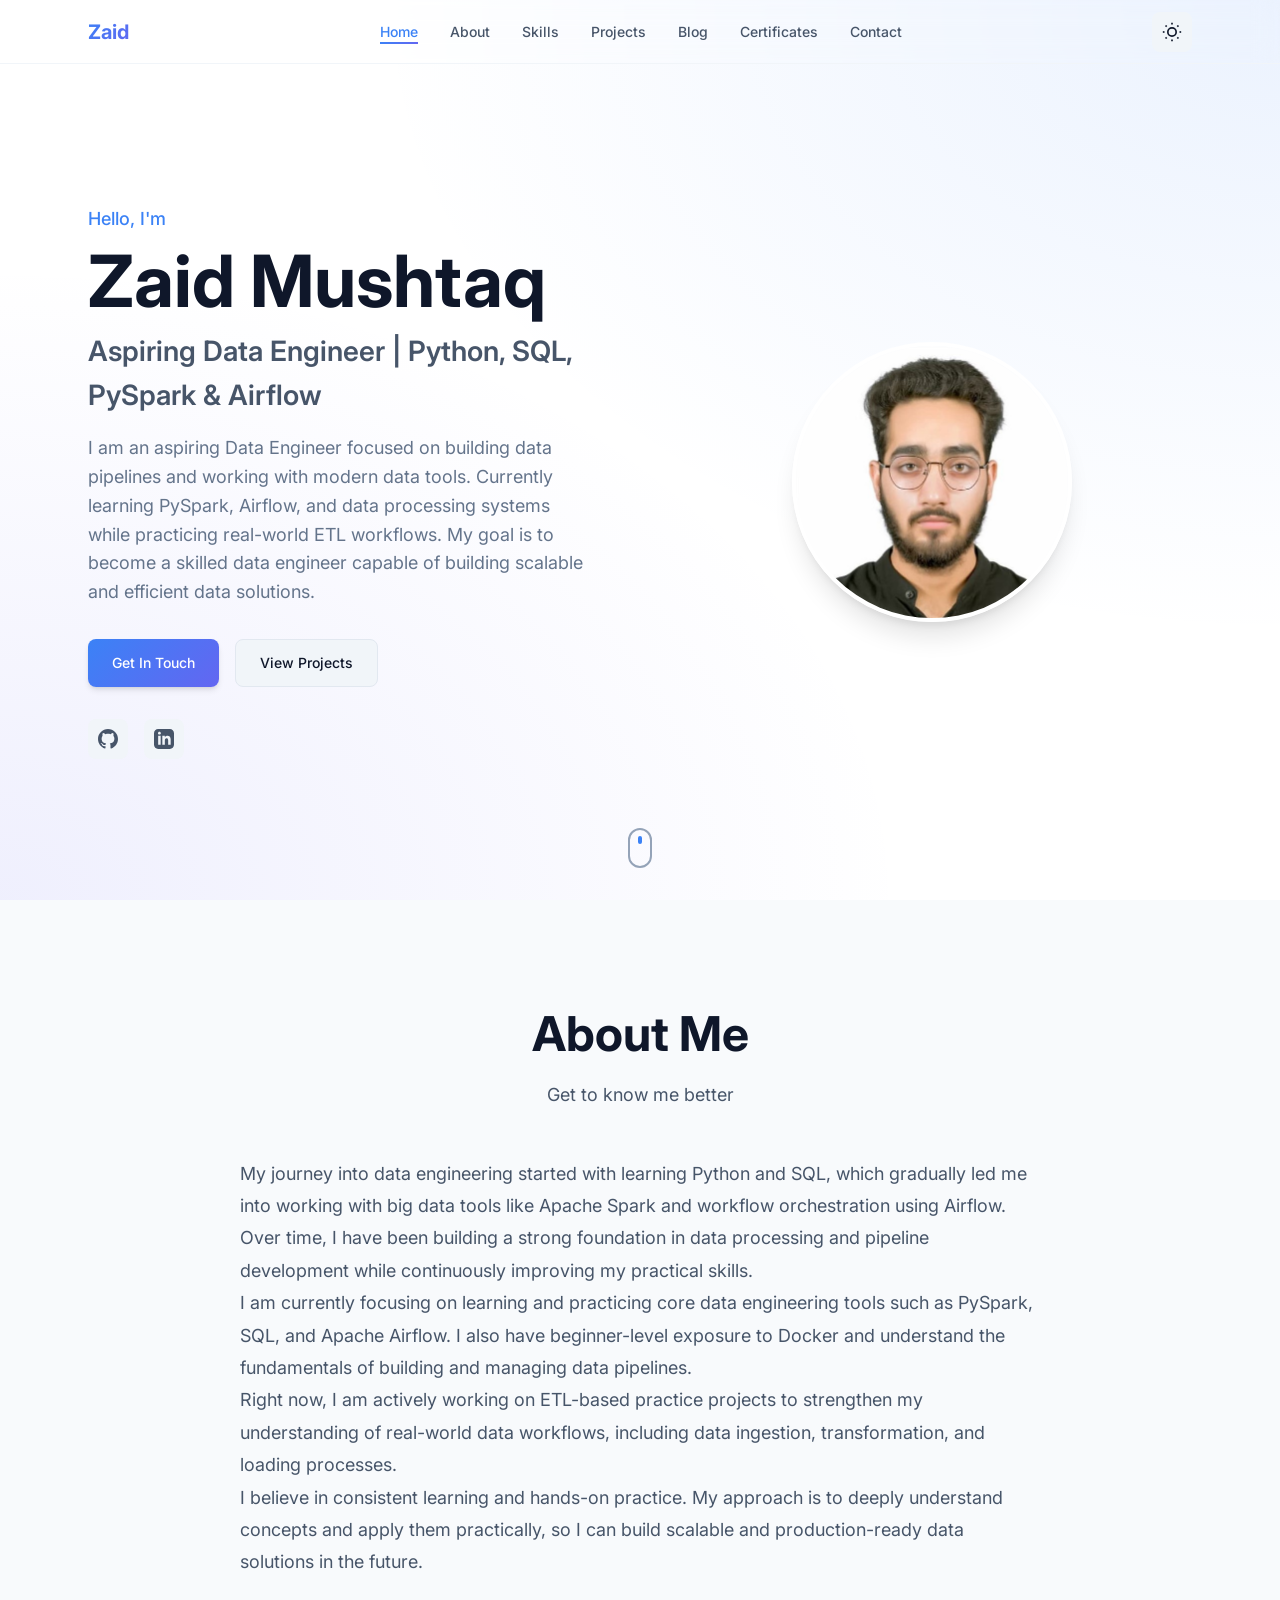
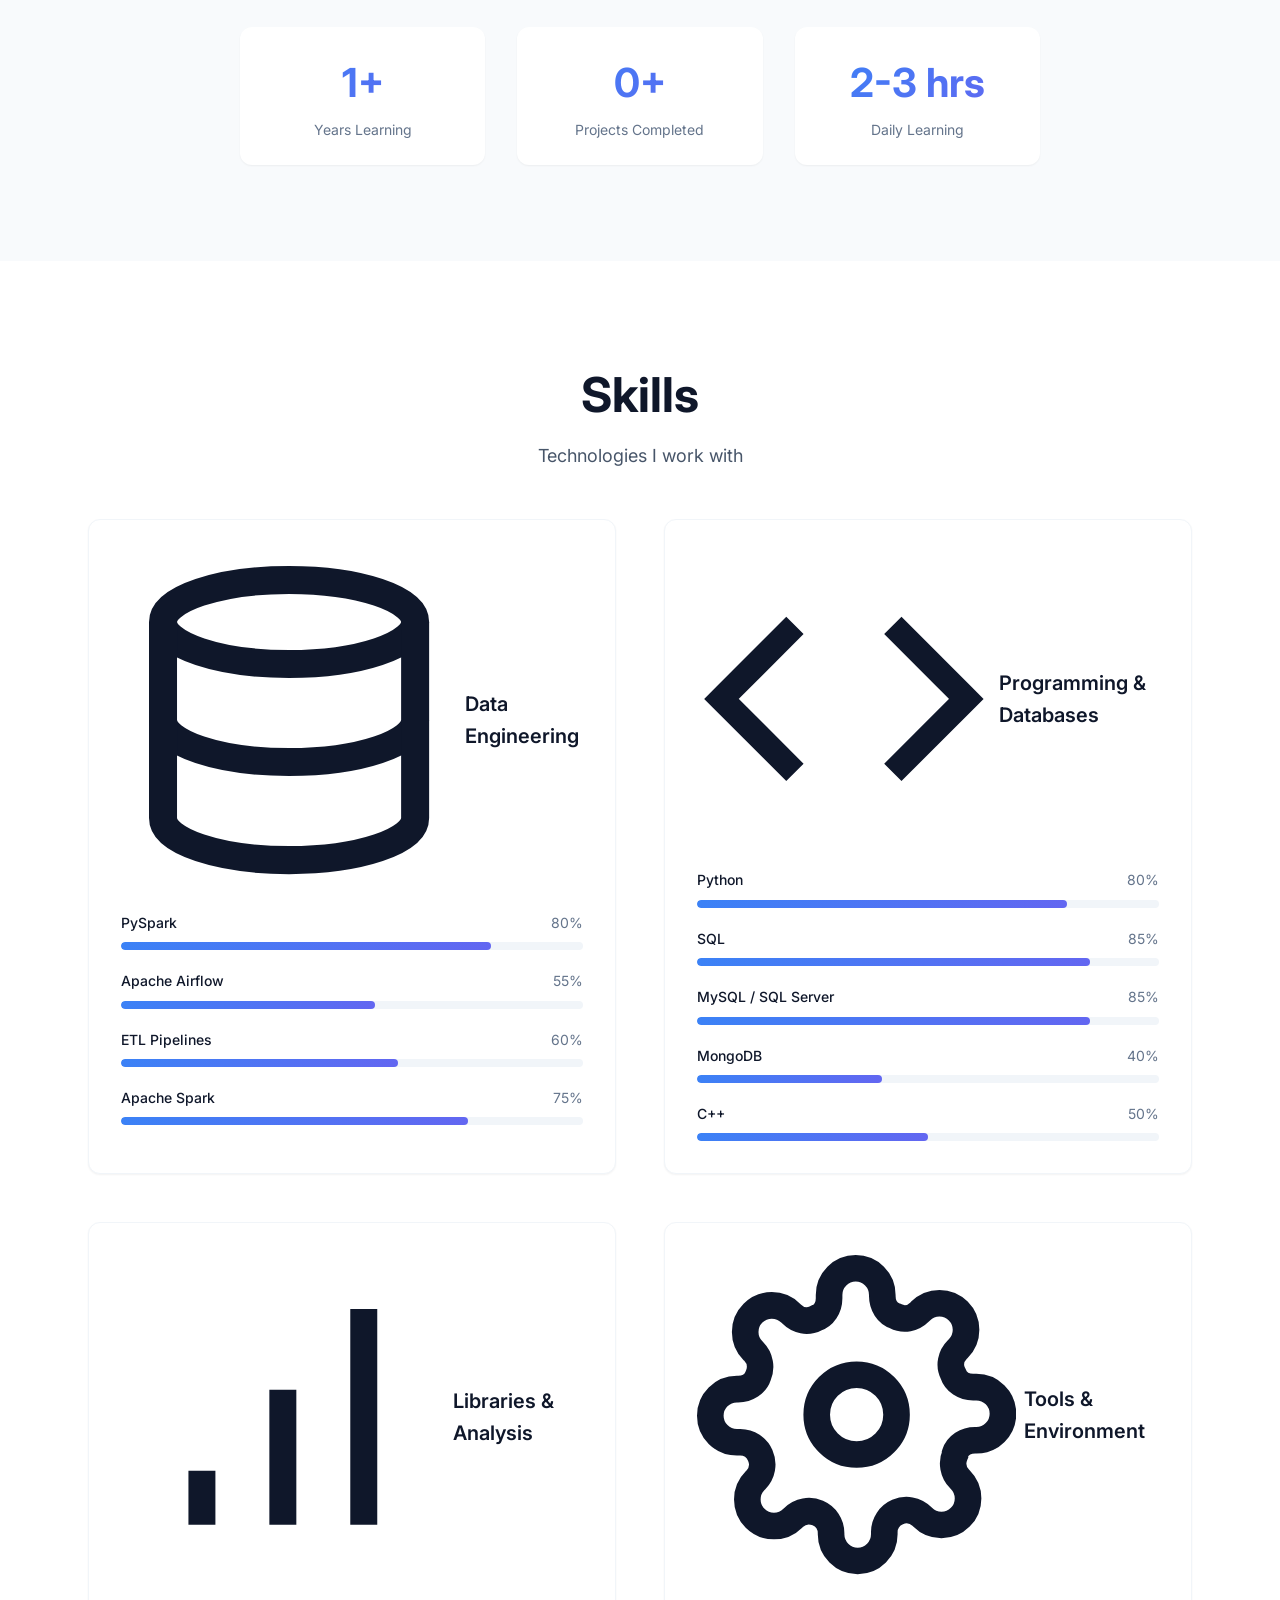
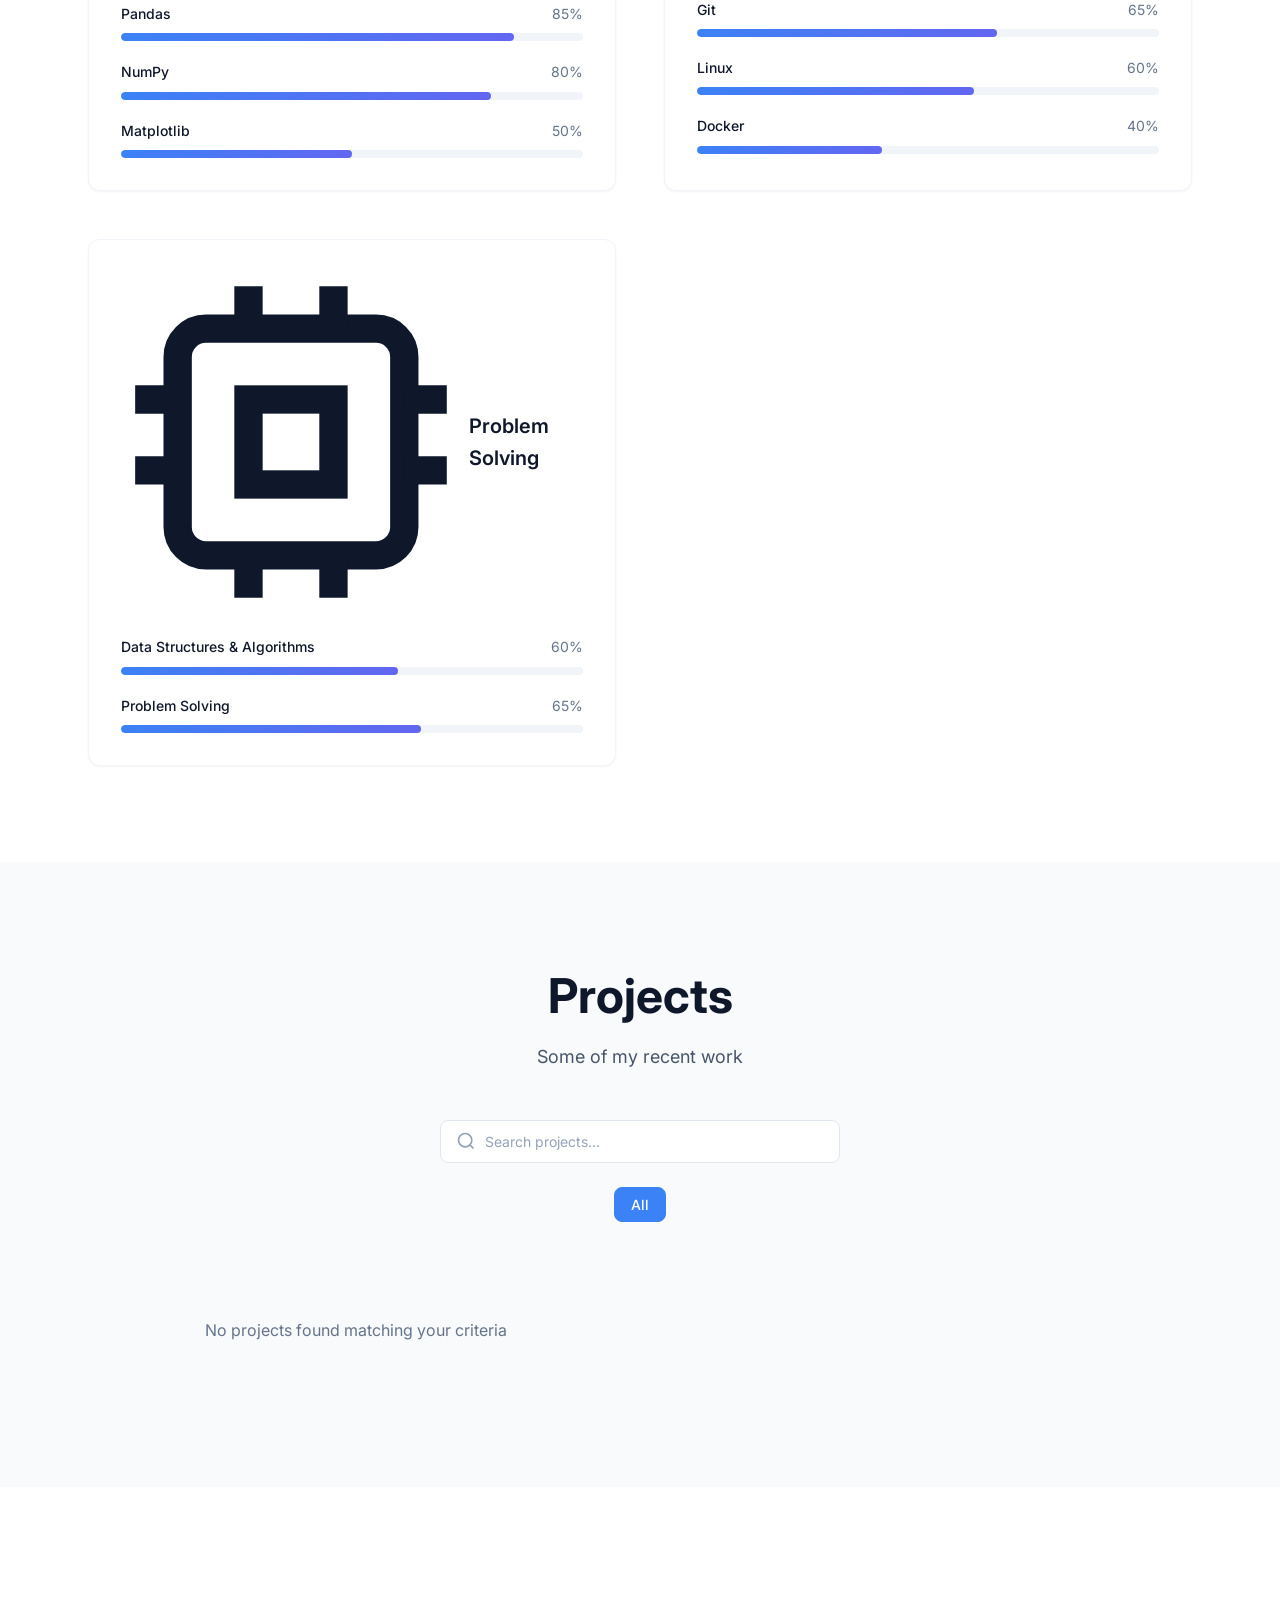
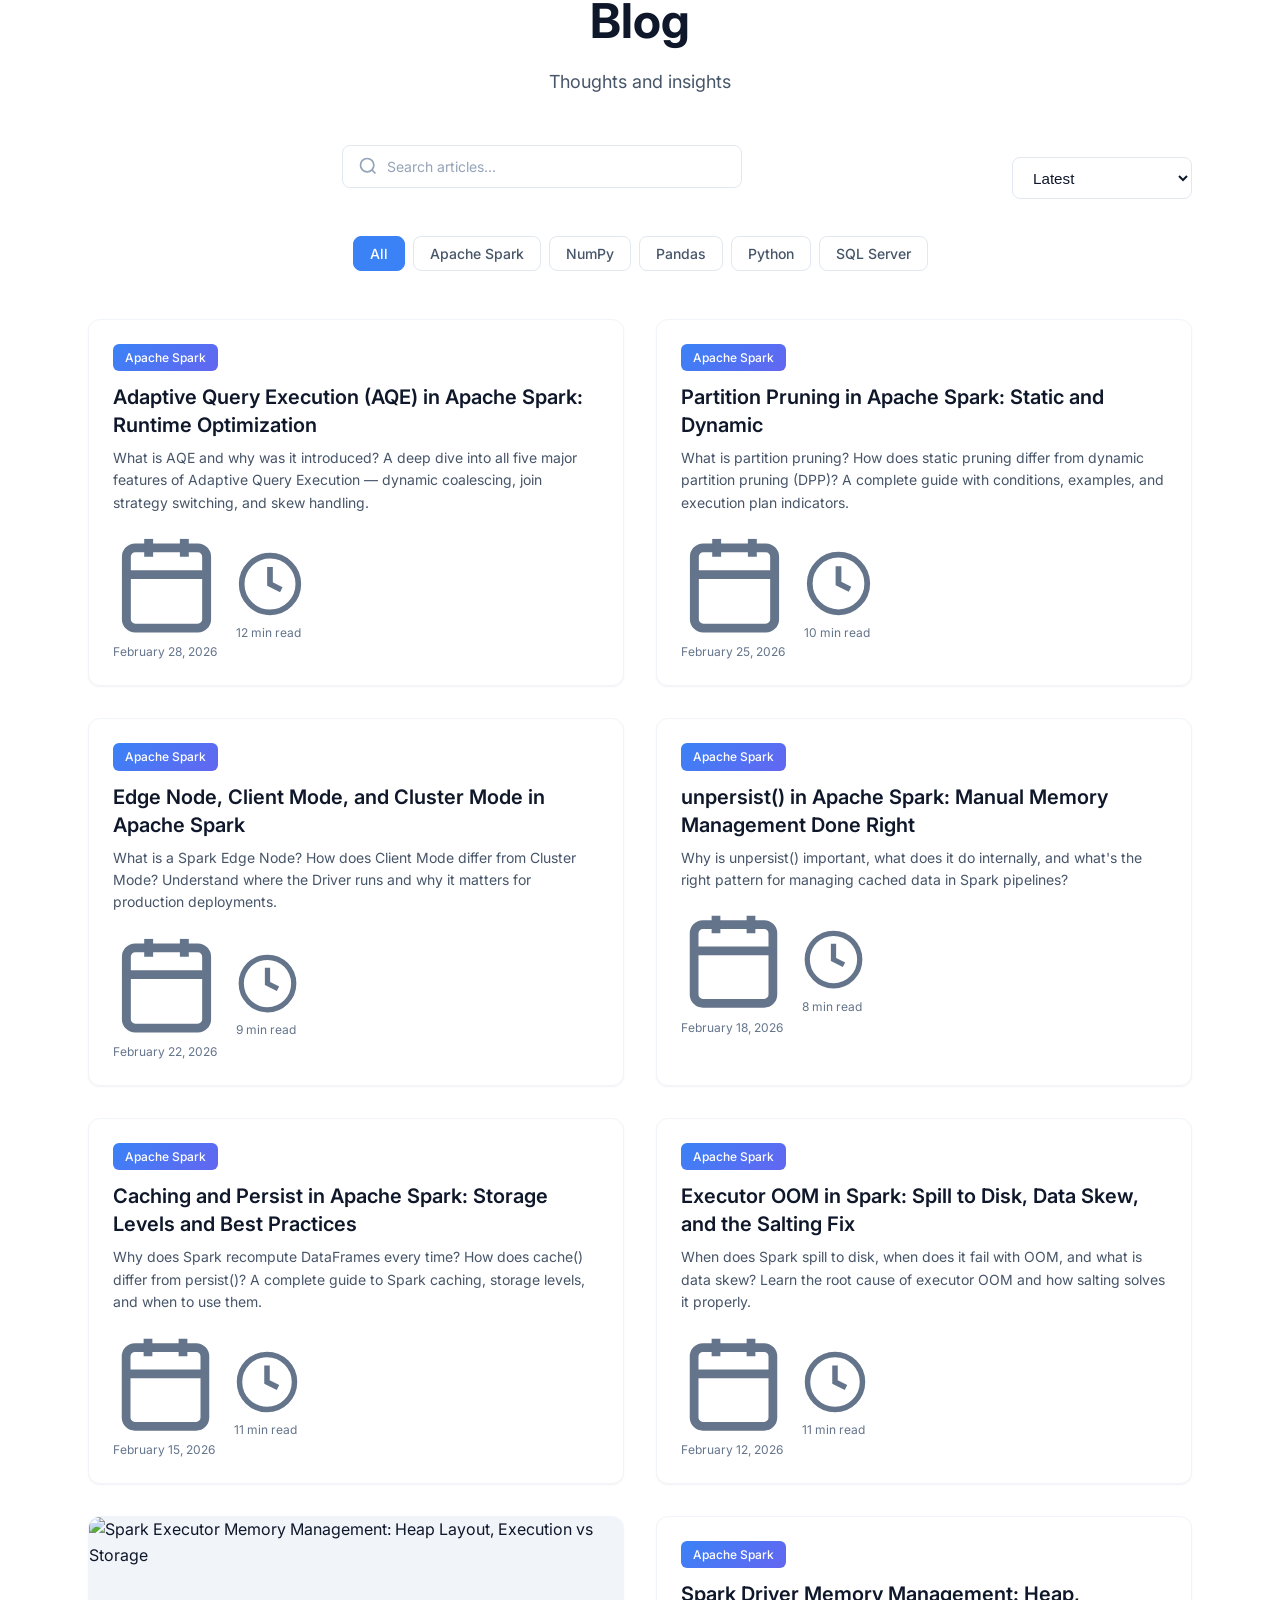
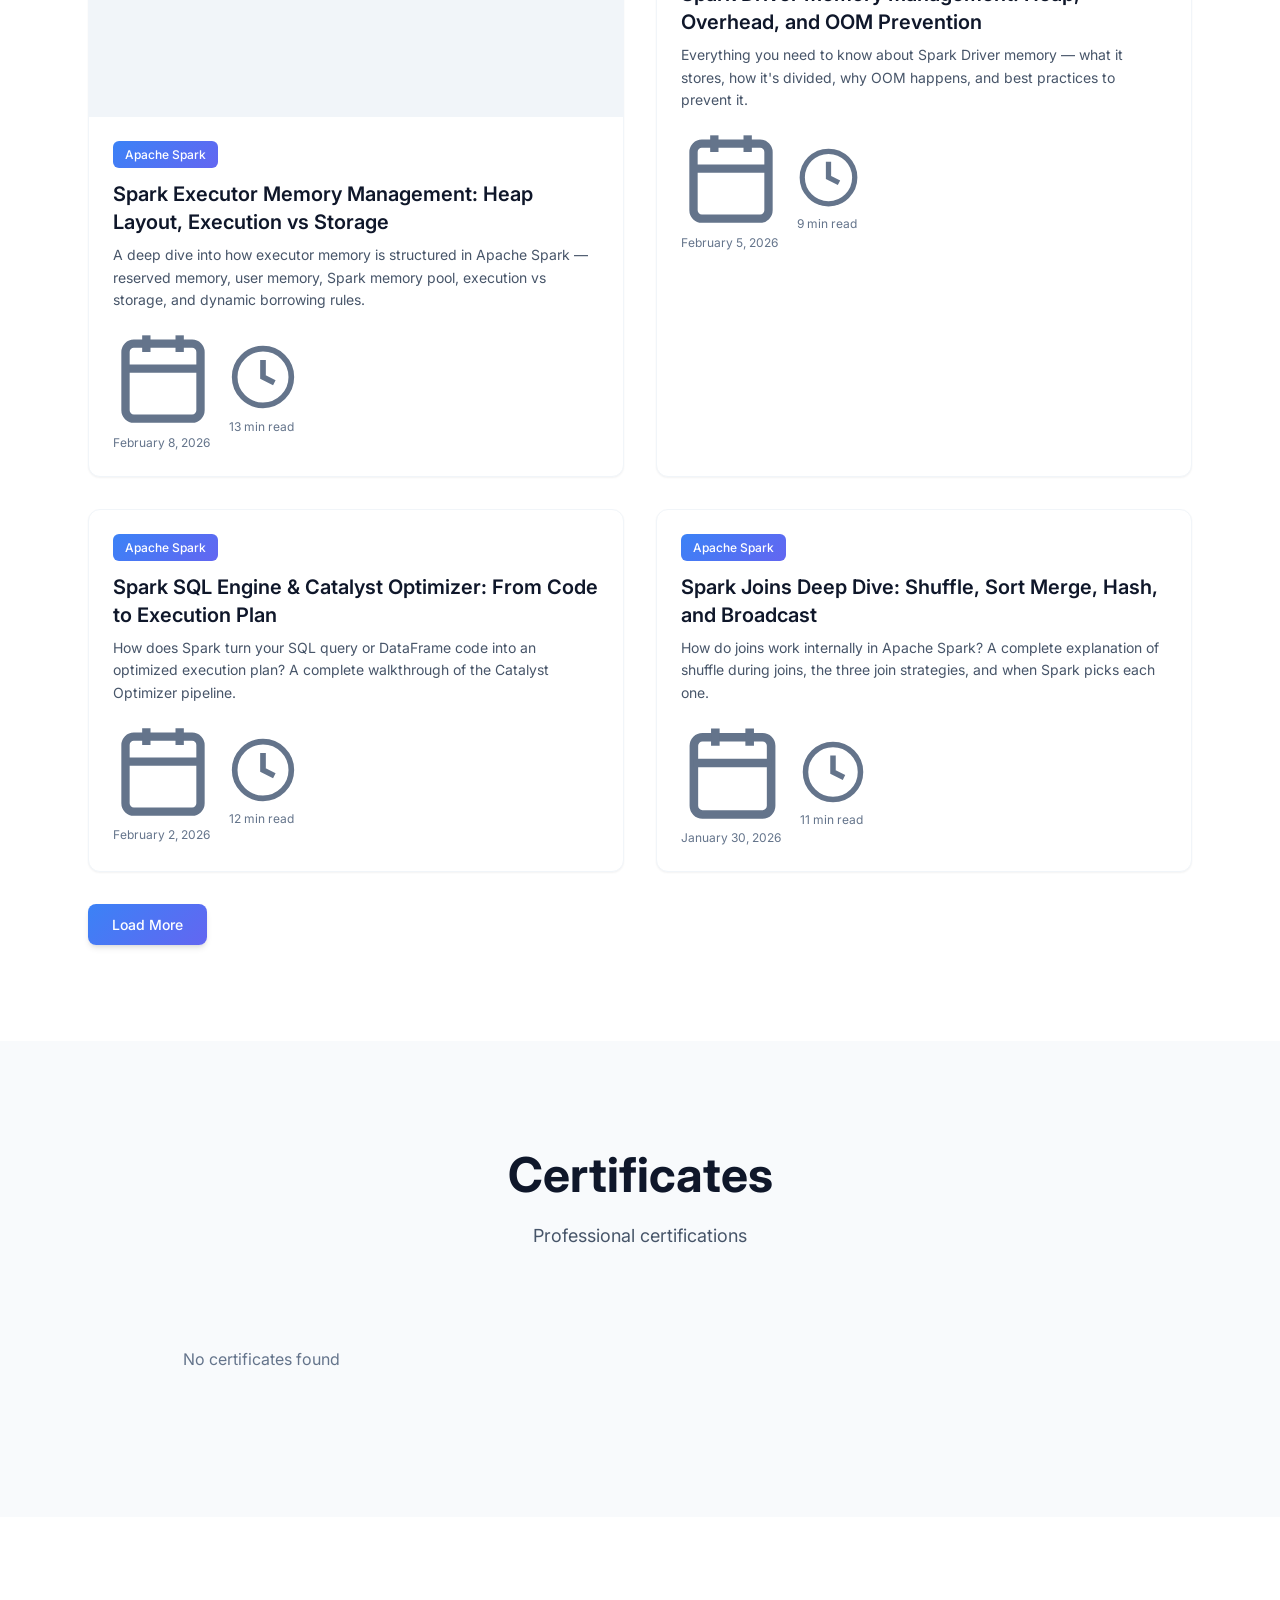
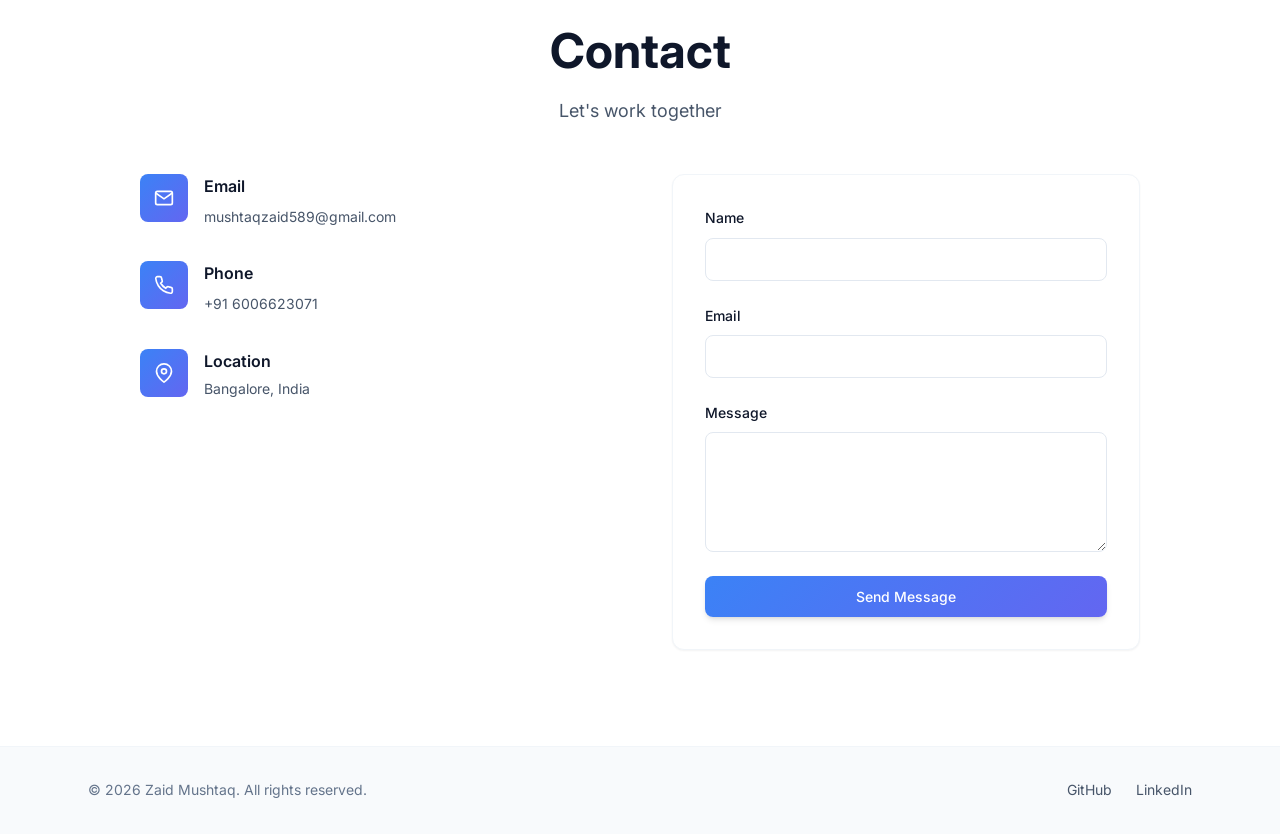
==== commit f294fb7a: "Adding SQL blogs with sort option" ====
--- a/index.html
+++ b/index.html
@@ -11,10 +11,10 @@
     <link rel="preconnect" href="https://fonts.gstatic.com" crossorigin>
     <link href="https://fonts.googleapis.com/css2?family=Inter:wght@300;400;500;600;700&display=swap" rel="stylesheet">
     <script>
-    if (localStorage.getItem('theme') === 'dark') {
-        document.documentElement.classList.add('dark');
-    }
-</script>
+        if (localStorage.getItem('theme') === 'dark') {
+            document.documentElement.classList.add('dark');
+        }
+    </script>
 </head>
 
 <body>
@@ -142,17 +142,25 @@
             </div>
 
             <div class="blogs-filter">
-                <div class="search-box">
-                    <input type="text" id="blog-search" placeholder="Search articles..." class="search-input">
-                    <svg class="search-icon" viewBox="0 0 24 24" fill="none" stroke="currentColor" stroke-width="2">
-                        <circle cx="11" cy="11" r="8"></circle>
-                        <path d="m21 21-4.35-4.35"></path>
-                    </svg>
-                </div>
-
-                <div class="filter-categories" id="blog-categories">
-                    <!-- Category filters -->
-                </div>
+
+                <div class="filter-top">
+                    <div class="search-box">
+                        <input type="text" id="blog-search" placeholder="Search articles..." class="search-input">
+                        <svg class="search-icon" viewBox="0 0 24 24" fill="none" stroke="currentColor" stroke-width="2">
+                            <circle cx="11" cy="11" r="8"></circle>
+                            <path d="m21 21-4.35-4.35"></path>
+                        </svg>
+                    </div>
+
+                    <div class="sort-box">
+                        <select id="sort-blogs" class="sort-select">
+                            <option value="latest">Latest</option>
+                            <option value="oldest">Oldest</option>
+                        </select>
+                    </div>
+                </div>
+
+                <div class="filter-categories" id="blog-categories"></div>
             </div>
 
             <div class="blogs-grid" id="blogs-grid">
--- a/css/main.css
+++ b/css/main.css
@@ -65,6 +65,66 @@
     --shadow-xl: 0 20px 25px -5px rgb(0 0 0 / 0.4), 0 8px 10px -6px rgb(0 0 0 / 0.4);
 }
 
+/*================================
+Sort option
+=================================*/
+/* Top filter row (search + sort) */
+.filter-top {
+    display: flex;
+    justify-content: space-between;
+    align-items: center;
+    gap: 1rem;
+    margin-bottom: 1.5rem;
+}
+
+/* Search box wider */
+.search-box {
+    flex: 1;
+    max-width: 500px;
+}
+
+/* Sort box */
+.sort-box {
+    min-width: 180px;
+}
+
+/* Bigger dropdown */
+.sort-select {
+    width: 100%;
+    padding: 0.65rem 1rem;
+    font-size: 0.95rem;
+    border-radius: var(--radius-md);
+    border: 1px solid var(--border-color);
+    background: var(--bg-card);
+    color: var(--text-primary);
+    cursor: pointer;
+    transition: var(--transition-base);
+}
+
+.sort-select:hover {
+    border-color: var(--accent-primary);
+}
+
+.sort-select:focus {
+    outline: none;
+    border-color: var(--accent-primary);
+    box-shadow: 0 0 0 3px rgba(59, 130, 246, 0.1);
+}
+
+@media (max-width: 768px) {
+    .filter-top {
+        flex-direction: column;
+        align-items: stretch;
+    }
+
+    .search-box {
+        max-width: 100%;
+    }
+
+    .sort-box {
+        width: 100%;
+    }
+}
 /* ============================================
    Reset & Base Styles
    ============================================ */
